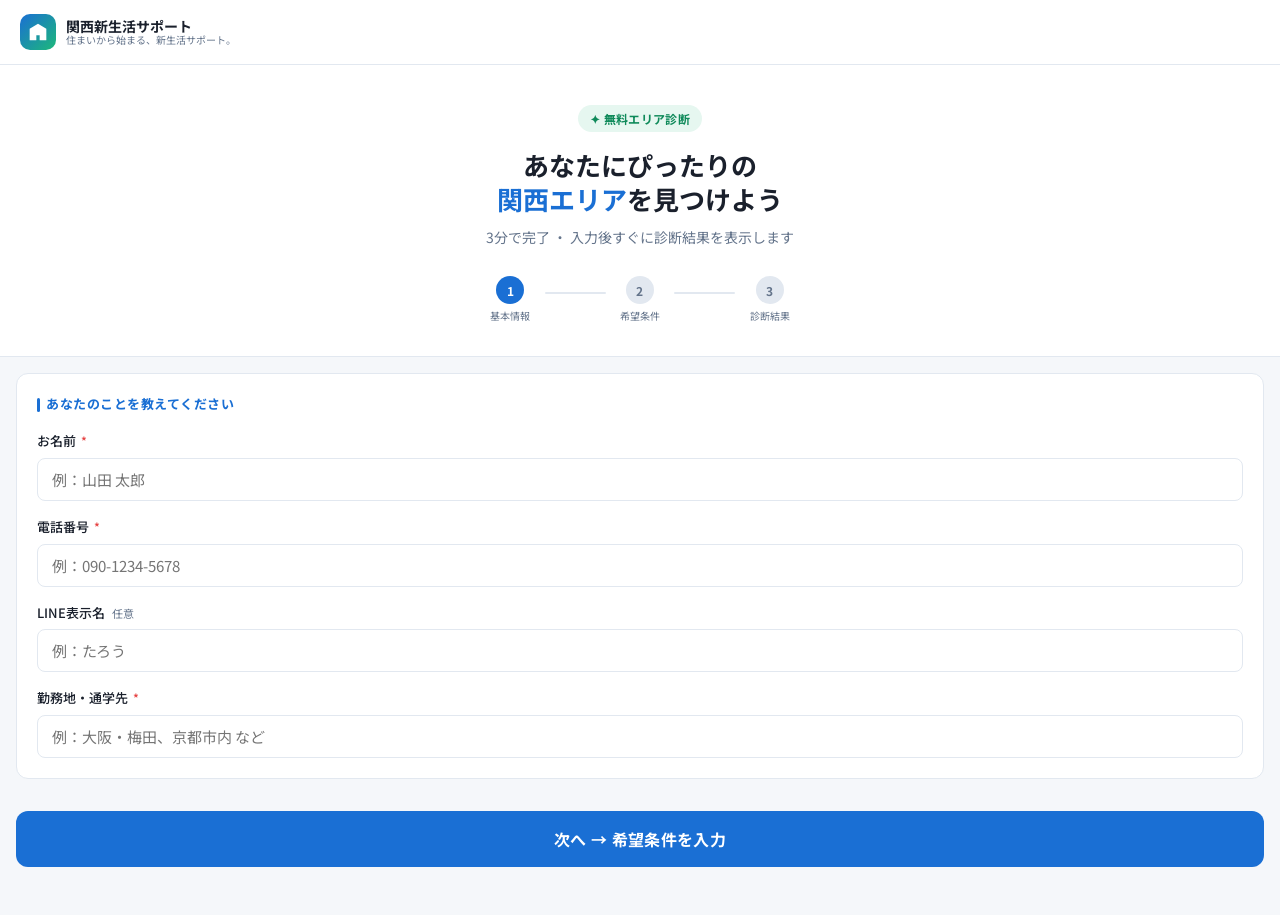
==== index.html @ 4169e20b "Update index.html" ====
<!DOCTYPE html>
<html lang="ja">
<head>
<meta charset="UTF-8">
<meta name="viewport" content="width=device-width, initial-scale=1.0">
<title>関西新生活サポート</title>
<link rel="preconnect" href="https://fonts.googleapis.com">
<link href="https://fonts.googleapis.com/css2?family=Noto+Sans+JP:wght@400;500;700&display=swap" rel="stylesheet">
<style>
  *, *::before, *::after { box-sizing: border-box; margin: 0; padding: 0; }
 
  :root {
    --blue: #1A6FD4;
    --blue-light: #E8F2FC;
    --blue-mid: #4A90D9;
    --green: #1DB87A;
    --green-light: #E6F7F0;
    --green-dark: #0F8A5A;
    --gray: #F5F7FA;
    --gray-mid: #E2E8F0;
    --gray-text: #64748B;
    --text: #1A202C;
    --white: #FFFFFF;
    --radius: 12px;
    --radius-sm: 8px;
  }
 
  body {
    font-family: 'Noto Sans JP', sans-serif;
    background: var(--gray);
    color: var(--text);
    min-height: 100vh;
    font-size: 15px;
    line-height: 1.6;
  }
 
  /* ── HEADER ── */
  .header {
    background: var(--white);
    border-bottom: 1px solid var(--gray-mid);
    padding: 14px 20px;
    display: flex;
    align-items: center;
    gap: 10px;
    position: sticky;
    top: 0;
    z-index: 10;
  }
  .logo-mark {
    width: 36px;
    height: 36px;
    background: linear-gradient(135deg, var(--blue) 0%, var(--green) 100%);
    border-radius: 10px;
    display: flex;
    align-items: center;
    justify-content: center;
    flex-shrink: 0;
  }
  .logo-mark svg { width: 20px; height: 20px; fill: white; }
  .logo-text { font-size: 14px; font-weight: 700; color: var(--text); line-height: 1.2; }
  .logo-text span { display: block; font-size: 10px; font-weight: 400; color: var(--gray-text); }
 
  /* ── HERO ── */
  .hero {
    background: var(--white);
    padding: 40px 20px 32px;
    text-align: center;
    border-bottom: 1px solid var(--gray-mid);
  }
  .hero-badge {
    display: inline-block;
    background: var(--green-light);
    color: var(--green-dark);
    font-size: 12px;
    font-weight: 700;
    padding: 4px 12px;
    border-radius: 20px;
    margin-bottom: 16px;
    letter-spacing: 0.03em;
  }
  .hero h1 {
    font-size: 26px;
    font-weight: 700;
    color: var(--text);
    line-height: 1.3;
    margin-bottom: 10px;
  }
  .hero h1 span { color: var(--blue); }
  .hero p {
    font-size: 14px;
    color: var(--gray-text);
    margin-bottom: 28px;
  }
  .steps-bar {
    display: flex;
    align-items: center;
    justify-content: center;
    gap: 4px;
    max-width: 320px;
    margin: 0 auto;
  }
  .step-item {
    display: flex;
    flex-direction: column;
    align-items: center;
    gap: 4px;
    flex: 1;
  }
  .step-num {
    width: 28px;
    height: 28px;
    border-radius: 50%;
    display: flex;
    align-items: center;
    justify-content: center;
    font-size: 12px;
    font-weight: 700;
    background: var(--gray-mid);
    color: var(--gray-text);
    transition: all 0.3s;
  }
  .step-num.active { background: var(--blue); color: white; }
  .step-num.done { background: var(--green); color: white; }
  .step-label { font-size: 10px; color: var(--gray-text); white-space: nowrap; }
  .step-line { height: 2px; flex: 1; background: var(--gray-mid); border-radius: 2px; margin-bottom: 14px; transition: background 0.3s; }
  .step-line.done { background: var(--green); }
 
  /* ── SCREENS ── */
  .screen { display: none; }
  .screen.active { display: block; }
 
  /* ── FORM ── */
  .form-section {
    background: var(--white);
    margin: 16px;
    border-radius: var(--radius);
    padding: 20px;
    border: 1px solid var(--gray-mid);
  }
  .section-title {
    font-size: 13px;
    font-weight: 700;
    color: var(--blue);
    letter-spacing: 0.04em;
    margin-bottom: 16px;
    display: flex;
    align-items: center;
    gap: 6px;
  }
  .section-title::before {
    content: '';
    display: block;
    width: 3px;
    height: 14px;
    background: var(--blue);
    border-radius: 2px;
  }
  .field { margin-bottom: 16px; }
  .field:last-child { margin-bottom: 0; }
  label {
    display: block;
    font-size: 13px;
    font-weight: 500;
    color: var(--text);
    margin-bottom: 6px;
  }
  label .req {
    color: #E53E3E;
    margin-left: 2px;
    font-size: 12px;
  }
  label .opt {
    color: var(--gray-text);
    font-size: 11px;
    font-weight: 400;
    margin-left: 4px;
  }
  input[type="text"],
  input[type="tel"],
  select {
    width: 100%;
    padding: 10px 14px;
    border: 1.5px solid var(--gray-mid);
    border-radius: var(--radius-sm);
    font-size: 15px;
    font-family: inherit;
    color: var(--text);
    background: var(--white);
    outline: none;
    transition: border-color 0.2s;
    -webkit-appearance: none;
    appearance: none;
  }
  input[type="text"]:focus,
  input[type="tel"]:focus,
  select:focus {
    border-color: var(--blue);
    box-shadow: 0 0 0 3px rgba(26,111,212,0.12);
  }
  select {
    background-image: url("data:image/svg+xml,%3Csvg xmlns='http://www.w3.org/2000/svg' width='12' height='8' viewBox='0 0 12 8'%3E%3Cpath d='M1 1l5 5 5-5' stroke='%2364748B' stroke-width='1.5' fill='none' stroke-linecap='round'/%3E%3C/svg%3E");
    background-repeat: no-repeat;
    background-position: right 14px center;
    padding-right: 36px;
    cursor: pointer;
  }
 
  /* チェックボックス グリッド */
  .check-grid {
    display: grid;
    grid-template-columns: 1fr 1fr;
    gap: 8px;
  }
  .check-item {
    display: flex;
    align-items: center;
    gap: 8px;
    background: var(--gray);
    border: 1.5px solid var(--gray-mid);
    border-radius: var(--radius-sm);
    padding: 10px 12px;
    cursor: pointer;
    transition: all 0.15s;
    font-size: 13px;
    font-weight: 400;
    color: var(--text);
    user-select: none;
  }
  .check-item input[type="checkbox"] { display: none; }
  .check-box {
    width: 18px;
    height: 18px;
    border: 2px solid var(--gray-mid);
    border-radius: 4px;
    flex-shrink: 0;
    display: flex;
    align-items: center;
    justify-content: center;
    transition: all 0.15s;
  }
  .check-item.checked {
    background: var(--blue-light);
    border-color: var(--blue);
    color: var(--blue);
    font-weight: 500;
  }
  .check-item.checked .check-box {
    background: var(--blue);
    border-color: var(--blue);
  }
  .check-item.checked .check-box::after {
    content: '';
    width: 5px;
    height: 9px;
    border: 2px solid white;
    border-top: none;
    border-left: none;
    transform: rotate(45deg) translate(-1px, -1px);
    display: block;
  }
 
  /* ── BUTTONS ── */
  .btn-primary {
    display: block;
    width: 100%;
    padding: 16px;
    background: var(--blue);
    color: white;
    border: none;
    border-radius: var(--radius);
    font-size: 16px;
    font-weight: 700;
    font-family: inherit;
    cursor: pointer;
    text-align: center;
    transition: all 0.2s;
    letter-spacing: 0.02em;
  }
  .btn-primary:active { transform: scale(0.98); background: #1558A8; }
  .btn-primary:disabled { background: var(--gray-mid); color: var(--gray-text); cursor: not-allowed; }
 
  .btn-green {
    display: flex;
    width: 100%;
    padding: 18px;
    background: var(--green);
    color: white;
    border: none;
    border-radius: var(--radius);
    font-size: 17px;
    font-weight: 700;
    font-family: inherit;
    cursor: pointer;
    align-items: center;
    justify-content: center;
    gap: 10px;
    transition: all 0.2s;
    text-decoration: none;
  }
  .btn-green:active { transform: scale(0.98); background: var(--green-dark); }
  .line-icon { width: 24px; height: 24px; flex-shrink: 0; }
 
  .btn-text {
    background: none;
    border: none;
    color: var(--gray-text);
    font-size: 13px;
    font-family: inherit;
    cursor: pointer;
    text-decoration: underline;
    padding: 4px;
  }
 
  .form-actions {
    padding: 16px;
    display: flex;
    flex-direction: column;
    gap: 10px;
  }
 
  /* ── RESULT ── */
  .result-header {
    background: var(--white);
    padding: 28px 20px 24px;
    text-align: center;
    border-bottom: 1px solid var(--gray-mid);
  }
  .result-header h2 {
    font-size: 22px;
    font-weight: 700;
    margin-bottom: 8px;
  }
  .result-header p { font-size: 13px; color: var(--gray-text); }
 
  .area-card {
    background: var(--white);
    margin: 12px 16px 0;
    border-radius: var(--radius);
    border: 1px solid var(--gray-mid);
    overflow: hidden;
  }
  .area-card-header {
    display: flex;
    align-items: center;
    gap: 12px;
    padding: 16px;
    border-bottom: 1px solid var(--gray-mid);
  }
  .rank-badge {
    width: 36px;
    height: 36px;
    border-radius: 10px;
    display: flex;
    align-items: center;
    justify-content: center;
    font-size: 16px;
    font-weight: 700;
    flex-shrink: 0;
  }
  .rank-1 { background: #FFF8E1; color: #F9A825; }
  .rank-2 { background: var(--gray); color: #607D8B; }
  .rank-3 { background: #FBE9E7; color: #BF360C; }
 
  .area-name { font-size: 18px; font-weight: 700; }
  .area-sub { font-size: 12px; color: var(--gray-text); margin-top: 2px; }
 
  .area-body { padding: 14px 16px; }
  .area-tags { display: flex; flex-wrap: wrap; gap: 6px; margin-bottom: 12px; }
  .tag {
    font-size: 12px;
    padding: 4px 10px;
    border-radius: 20px;
    font-weight: 500;
  }
  .tag-blue { background: var(--blue-light); color: var(--blue); }
  .tag-green { background: var(--green-light); color: var(--green-dark); }
  .tag-gray { background: var(--gray); color: var(--gray-text); }
 
  .area-desc { font-size: 13px; color: var(--gray-text); line-height: 1.7; }
 
  .match-bar-wrap { margin-top: 12px; }
  .match-label { font-size: 11px; color: var(--gray-text); margin-bottom: 4px; display: flex; justify-content: space-between; }
  .match-bar { height: 6px; background: var(--gray-mid); border-radius: 3px; overflow: hidden; }
  .match-fill { height: 100%; border-radius: 3px; background: linear-gradient(90deg, var(--blue), var(--green)); transition: width 1s ease; }
 
  .cta-section {
    margin: 20px 16px 8px;
    background: var(--white);
    border-radius: var(--radius);
    padding: 20px;
    border: 1px solid var(--gray-mid);
    text-align: center;
  }
  .cta-section h3 { font-size: 16px; font-weight: 700; margin-bottom: 6px; }
  .cta-section p { font-size: 13px; color: var(--gray-text); margin-bottom: 16px; }
 
  .disclaimer {
    text-align: center;
    font-size: 11px;
    color: var(--gray-text);
    padding: 16px 20px 32px;
    line-height: 1.6;
  }
 
  /* ── LOADING ── */
  #loading-screen {
    text-align: center;
    padding: 60px 20px;
  }
  .spinner {
    width: 48px;
    height: 48px;
    border: 4px solid var(--gray-mid);
    border-top-color: var(--blue);
    border-radius: 50%;
    animation: spin 0.8s linear infinite;
    margin: 0 auto 20px;
  }
  @keyframes spin { to { transform: rotate(360deg); } }
  .loading-text { font-size: 15px; color: var(--gray-text); }
 
  /* ── TOAST ── */
  #toast {
    position: fixed;
    bottom: 24px;
    left: 50%;
    transform: translateX(-50%) translateY(80px);
    background: #1A202C;
    color: white;
    padding: 12px 20px;
    border-radius: 24px;
    font-size: 13px;
    white-space: nowrap;
    transition: transform 0.3s ease;
    z-index: 100;
    pointer-events: none;
  }
  #toast.show { transform: translateX(-50%) translateY(0); }
 
  .bottom-spacer { height: 32px; }
 
  /* エラー */
  .field-error { font-size: 12px; color: #E53E3E; margin-top: 4px; display: none; }
  .field-error.show { display: block; }
  input.error, select.error { border-color: #E53E3E; }
</style>
</head>
<body>
 
<!-- HEADER -->
<header class="header">
  <div class="logo-mark">
    <svg viewBox="0 0 24 24" xmlns="http://www.w3.org/2000/svg">
      <path d="M12 2L2 8v14h8v-6h4v6h8V8L12 2z"/>
    </svg>
  </div>
  <div class="logo-text">
    関西新生活サポート
    <span>住まいから始まる、新生活サポート。</span>
  </div>
</header>
 
<!-- HERO / PROGRESS -->
<div class="hero">
  <div class="hero-badge">✦ 無料エリア診断</div>
  <h1>あなたにぴったりの<br><span>関西エリア</span>を見つけよう</h1>
  <p>3分で完了 ・ 入力後すぐに診断結果を表示します</p>
  <div class="steps-bar">
    <div class="step-item">
      <div class="step-num active" id="step1-num">1</div>
      <div class="step-label">基本情報</div>
    </div>
    <div class="step-line" id="line1"></div>
    <div class="step-item">
      <div class="step-num" id="step2-num">2</div>
      <div class="step-label">希望条件</div>
    </div>
    <div class="step-line" id="line2"></div>
    <div class="step-item">
      <div class="step-num" id="step3-num">3</div>
      <div class="step-label">診断結果</div>
    </div>
  </div>
</div>
 
<!-- SCREEN 1: 基本情報 -->
<div class="screen active" id="screen1">
  <div class="form-section">
    <div class="section-title">あなたのことを教えてください</div>
 
    <div class="field">
      <label>お名前 <span class="req">*</span></label>
      <input type="text" id="name" placeholder="例：山田 太郎" autocomplete="name">
      <div class="field-error" id="name-err">お名前を入力してください</div>
    </div>
 
    <div class="field">
      <label>電話番号 <span class="req">*</span></label>
      <input type="tel" id="phone" placeholder="例：090-1234-5678" autocomplete="tel">
      <div class="field-error" id="phone-err">電話番号を入力してください</div>
    </div>
 
    <div class="field">
      <label>LINE表示名 <span class="opt">任意</span></label>
      <input type="text" id="line-name" placeholder="例：たろう">
    </div>
 
    <div class="field">
      <label>勤務地・通学先 <span class="req">*</span></label>
      <input type="text" id="workplace" placeholder="例：大阪・梅田、京都市内 など">
      <div class="field-error" id="workplace-err">勤務地・通学先を入力してください</div>
    </div>
  </div>
 
  <div class="form-actions">
    <button class="btn-primary" onclick="goToStep2()">次へ → 希望条件を入力</button>
  </div>
  <div class="bottom-spacer"></div>
</div>
 
<!-- SCREEN 2: 希望条件 -->
<div class="screen" id="screen2">
  <div class="form-section">
    <div class="section-title">住まいの希望条件</div>
 
    <div class="field">
      <label>入居希望時期 <span class="req">*</span></label>
      <select id="move-in">
        <option value="">選択してください</option>
        <option value="1ヶ月以内">1ヶ月以内</option>
        <option value="2〜3ヶ月以内">2〜3ヶ月以内</option>
        <option value="半年以内">半年以内</option>
        <option value="半年以上先">半年以上先</option>
        <option value="未定">まだ決まっていない</option>
      </select>
      <div class="field-error" id="movein-err">入居希望時期を選択してください</div>
    </div>
 
    <div class="field">
      <label>月々の家賃予算 <span class="req">*</span></label>
      <select id="budget">
        <option value="">選択してください</option>
        <option value="〜4万円">〜4万円</option>
        <option value="4〜5万円">4〜5万円</option>
        <option value="5〜6万円">5〜6万円</option>
        <option value="6〜7万円">6〜7万円</option>
        <option value="7〜9万円">7〜9万円</option>
        <option value="9万円以上">9万円以上</option>
      </select>
      <div class="field-error" id="budget-err">家賃予算を選択してください</div>
    </div>
 
    <div class="field">
      <label>希望通勤時間 <span class="req">*</span></label>
      <select id="commute">
        <option value="">選択してください</option>
        <option value="〜15分">〜15分（徒歩・自転車圏内）</option>
        <option value="〜30分">〜30分</option>
        <option value="〜45分">〜45分</option>
        <option value="〜1時間">〜1時間</option>
        <option value="1時間以上可">1時間以上でも可</option>
      </select>
      <div class="field-error" id="commute-err">通勤時間を選択してください</div>
    </div>
  </div>
 
  <div class="form-section">
    <div class="section-title">重視したい条件（複数選択OK）</div>
    <div class="check-grid" id="conditions-grid">
      <label class="check-item" onclick="toggleCheck(this)">
        <input type="checkbox" value="家賃の安さ">
        <div class="check-box"></div>
        家賃の安さ
      </label>
      <label class="check-item" onclick="toggleCheck(this)">
        <input type="checkbox" value="駅近">
        <div class="check-box"></div>
        駅近・交通アクセス
      </label>
      <label class="check-item" onclick="toggleCheck(this)">
        <input type="checkbox" value="治安の良さ">
        <div class="check-box"></div>
        治安・安全性
      </label>
      <label class="check-item" onclick="toggleCheck(this)">
        <input type="checkbox" value="おしゃれな街並み">
        <div class="check-box"></div>
        おしゃれな雰囲気
      </label>
      <label class="check-item" onclick="toggleCheck(this)">
        <input type="checkbox" value="スーパー・コンビニ近く">
        <div class="check-box"></div>
        生活利便性
      </label>
      <label class="check-item" onclick="toggleCheck(this)">
        <input type="checkbox" value="自然・公園近く">
        <div class="check-box"></div>
        自然・落ち着いた環境
      </label>
      <label class="check-item" onclick="toggleCheck(this)">
        <input type="checkbox" value="学生・若者が多い">
        <div class="check-box"></div>
        学生・若者が多い
      </label>
      <label class="check-item" onclick="toggleCheck(this)">
        <input type="checkbox" value="築浅・新築">
        <div class="check-box"></div>
        築浅・きれいな部屋
      </label>
    </div>
  </div>
 
  <div class="form-actions">
    <button class="btn-primary" onclick="submitForm()">診断結果を見る ✦</button>
    <button class="btn-text" onclick="goToStep1()">← 基本情報に戻る</button>
  </div>
  <div class="bottom-spacer"></div>
</div>
 
<!-- LOADING -->
<div class="screen" id="loading-screen">
  <div style="text-align:center; padding: 80px 20px;">
    <div class="spinner"></div>
    <div class="loading-text">あなたにぴったりのエリアを<br>診断しています…</div>
  </div>
</div>
 
<!-- SCREEN 3: 結果 -->
<div class="screen" id="screen3">
  <div class="result-header">
    <div class="hero-badge" style="background: var(--blue-light); color: var(--blue);">✦ 診断完了</div>
    <h2 id="result-name-label">さんへのおすすめ</h2>
    <p id="result-summary-text">入力内容をもとに、ぴったりのエリアを選びました</p>
  </div>
 
  <div id="area-cards-container"></div>
 
  <div class="cta-section">
    <h3>気になるエリアを詳しく知りたい方へ</h3>
    <p>担当スタッフが物件探しのご相談を<br>無料でサポートします。</p>
    <!-- ▼▼▼ LINEリンクをここで差し替えてください ▼▼▼ -->
    <a href="https://lin.ee/WXRhuH1"class="btn-green" id="line-cta-btn" target="_blank" rel="noopener">
      <svg class="line-icon" viewBox="0 0 40 40" fill="none" xmlns="http://www.w3.org/2000/svg">
        <rect width="40" height="40" rx="10" fill="white"/>
        <path d="M20 7C12.82 7 7 12.06 7 18.31c0 5.61 4.98 10.32 11.7 11.19.46.1 1.08.3 1.24.7.14.35.09.91.04 1.26 0 0-.16 1-.2 1.21-.06.35-.28 1.38 1.21.75 1.49-.63 8.05-4.74 10.98-8.12C33.88 22.62 33 20.56 33 18.31 33 12.06 27.18 7 20 7z" fill="#06C755"/>
        <path d="M28.03 22.07h-4.2a.3.3 0 01-.3-.3v-6.5c0-.17.13-.3.3-.3h4.2c.16 0 .3.13.3.3v1.06c0 .17-.14.3-.3.3h-2.83v1.12h2.83c.16 0 .3.13.3.3v1.06c0 .17-.14.3-.3.3h-2.83v1.12h2.83c.16 0 .3.13.3.3v1.06c0 .17-.14.3-.3.3zm-5.88 0h-1.06a.3.3 0 01-.3-.3v-6.5c0-.17.13-.3.3-.3h1.06c.17 0 .3.13.3.3v6.5c0 .16-.13.3-.3.3zm-2.12 0h-4.2a.3.3 0 01-.3-.3v-6.5c0-.17.13-.3.3-.3h1.06c.17 0 .3.13.3.3v5.14h2.84c.16 0 .3.13.3.3v1.06c0 .17-.14.3-.3.3zm-5.88-6.8h-1.06a.3.3 0 00-.3.3v6.5c0 .16.13.3.3.3h1.06c.17 0 .3-.14.3-.3v-6.5c0-.17-.13-.3-.3-.3z" fill="white"/>
      </svg>
      担当者に無料相談する
    </a>
  </div>
 
  <div class="disclaimer">
    ※ 診断結果はご入力の情報をもとにした参考情報です。<br>
    実際の物件状況は担当スタッフにご確認ください。
  </div>
  <div class="bottom-spacer"></div>
</div>
 
<!-- TOAST -->
<div id="toast"></div>
 
<script>
// ── STATE ──
var formData = {};
 
// ── STEP NAV ──
function goToStep2() {
  if (!validateStep1()) return;
  formData.name = document.getElementById('name').value.trim();
  formData.phone = document.getElementById('phone').value.trim();
  formData.lineName = document.getElementById('line-name').value.trim();
  formData.workplace = document.getElementById('workplace').value.trim();
 
  setScreen('screen2');
  setStep(2);
}
 
function goToStep1() {
  setScreen('screen1');
  setStep(1);
}
 
function setScreen(id) {
  document.querySelectorAll('.screen').forEach(s => s.classList.remove('active'));
  document.getElementById(id).classList.add('active');
  window.scrollTo(0, 0);
}
 
function setStep(n) {
  for (var i = 1; i <= 3; i++) {
    var el = document.getElementById('step' + i + '-num');
    el.classList.remove('active', 'done');
    if (i < n) el.classList.add('done');
    else if (i === n) el.classList.add('active');
  }
  var l1 = document.getElementById('line1');
  var l2 = document.getElementById('line2');
  if (n >= 2) l1.classList.add('done'); else l1.classList.remove('done');
  if (n >= 3) l2.classList.add('done'); else l2.classList.remove('done');
}
 
// ── CHECKBOX ──
function toggleCheck(el) {
  el.classList.toggle('checked');
  el.querySelector('input[type="checkbox"]').checked = el.classList.contains('checked');
}
 
// ── VALIDATION ──
function validateStep1() {
  var ok = true;
  var nameVal = document.getElementById('name').value.trim();
  var phoneVal = document.getElementById('phone').value.trim();
  var workVal = document.getElementById('workplace').value.trim();
 
  setError('name', !nameVal);
  setError('phone', !phoneVal);
  setError('workplace', !workVal);
 
  if (!nameVal) { ok = false; }
  if (!phoneVal) { ok = false; }
  if (!workVal) { ok = false; }
  return ok;
}
 
function validateStep2() {
  var ok = true;
  setError('movein', !document.getElementById('move-in').value);
  setError('budget', !document.getElementById('budget').value);
  setError('commute', !document.getElementById('commute').value);
  if (!document.getElementById('move-in').value) ok = false;
  if (!document.getElementById('budget').value) ok = false;
  if (!document.getElementById('commute').value) ok = false;
  return ok;
}
 
function setError(id, show) {
  var errEl = document.getElementById(id + '-err');
  var inputEl = document.getElementById(id === 'movein' ? 'move-in' : id);
  if (errEl) errEl.classList.toggle('show', show);
  if (inputEl) inputEl.classList.toggle('error', show);
}
 
// ── SUBMIT ──
function submitForm() {
  if (!validateStep2()) return;
 
  formData.moveIn = document.getElementById('move-in').value;
  formData.budget = document.getElementById('budget').value;
  formData.commute = document.getElementById('commute').value;
  formData.conditions = Array.from(document.querySelectorAll('#conditions-grid input:checked')).map(i => i.value);
 
  setScreen('loading-screen');
  setStep(3);
 
  setTimeout(function() {
    var areas = diagnose(formData);
    renderResult(areas);
    setScreen('screen3');
    sendToSpreadsheet(formData);
  }, 1800);
}
 
// ── DIAGNOSIS LOGIC ──
var AREA_DATA = [
  {
    name: '天王寺・阿倍野', city: '大阪市',
    tags: ['ターミナル駅直結', '買い物便利', 'ハルカス近く'],
    desc: '大阪市内南部の主要ターミナル。御堂筋線・谷町線・近鉄が集まり、梅田・難波・奈良方面どこへも好アクセス。スーパー・百貨店・病院が揃い、生活利便性は抜群です。',
    score: { cheap: 2, access: 5, safe: 4, stylish: 3, convenient: 5, nature: 2, young: 3, new: 3 }
  },
  {
    name: '江坂・吹田', city: '吹田市',
    tags: ['御堂筋線沿い', '大阪大学近く', '静かな住宅街'],
    desc: '御堂筋線で梅田まで約15分。北大阪の閑静な住宅街で、落ち着いた暮らしを求める学生・若手社会人に人気のエリアです。',
    score: { cheap: 3, access: 4, safe: 5, stylish: 3, convenient: 4, nature: 3, young: 4, new: 3 }
  },
  {
    name: '北堀江・西長堀', city: '大阪市西区',
    tags: ['おしゃれ', 'カフェ・雑貨', '心斎橋すぐ'],
    desc: '心斎橋から徒歩圏内のオシャレな西区エリア。個性的なカフェや雑貨屋が並ぶ洗練された街並みと、長堀鶴見緑地線の利便性が人気の理由です。',
    score: { cheap: 2, access: 4, safe: 3, stylish: 5, convenient: 4, nature: 2, young: 5, new: 4 }
  },
  {
    name: '京都・西院・四条大宮', city: '京都市',
    tags: ['阪急・嵐電', '学生街', '家賃リーズナブル'],
    desc: '阪急京都線・嵐電が通り、京都市内中心部へすぐ。学生が多く活気ある街で、家賃も比較的リーズナブル。京都での一人暮らしにおすすめです。',
    score: { cheap: 4, access: 4, safe: 4, stylish: 4, convenient: 4, nature: 2, young: 5, new: 3 }
  },
  {
    name: '京都・伏見・桃山', city: '京都市',
    tags: ['近鉄・JR沿い', '伏見稲荷近く', '下町情緒'],
    desc: '近鉄・JR・京阪が通り、大阪方面にも通いやすい。伏見稲荷・宇治など観光地も身近で、下町の温かみある暮らしができます。家賃も市内比較で安め。',
    score: { cheap: 4, access: 3, safe: 4, stylish: 3, convenient: 3, nature: 4, young: 3, new: 3 }
  },
  {
    name: '神戸・三宮・元町', city: '神戸市',
    tags: ['おしゃれ', 'ハーバー近く', '国際的な雰囲気'],
    desc: '神戸の中心地で、JR・阪急・阪神・地下鉄が集結。ハーバーランドや北野異人館など観光スポットも多く、おしゃれで国際的な雰囲気が魅力。',
    score: { cheap: 2, access: 5, safe: 4, stylish: 5, convenient: 5, nature: 3, young: 4, new: 4 }
  },
  {
    name: '西宮・甲子園', city: '西宮市',
    tags: ['阪神・阪急沿い', '静かな住宅街', '自然豊か'],
    desc: '阪神・阪急の主要路線沿いで大阪・神戸どちらにもアクセス良好。閑静な住宅地でファミリーにも人気の安心エリア。自然も多く住みやすい環境です。',
    score: { cheap: 3, access: 4, safe: 5, stylish: 3, convenient: 4, nature: 4, young: 2, new: 3 }
  },
  {
    name: '大阪・長居・我孫子', city: '大阪市住吉区',
    tags: ['御堂筋線沿い', '公園近く', '下町感あり'],
    desc: '御堂筋線で天王寺・梅田へ通いやすい落ち着いたエリア。長居公園があり自然も身近。家賃相場が低く、コスパを重視する方に人気です。',
    score: { cheap: 5, access: 4, safe: 4, stylish: 2, convenient: 4, nature: 4, young: 3, new: 2 }
  },
  {
    name: '茨木・摂津', city: '茨木市',
    tags: ['JR・阪急沿い', '大阪大学近く', '住宅街'],
    desc: 'JR・阪急の2路線が通り、大阪・京都双方へのアクセスが良好。大阪大学の学生も多く住む若者に親しみやすいエリア。家賃も比較的手頃です。',
    score: { cheap: 4, access: 4, safe: 4, stylish: 2, convenient: 3, nature: 3, young: 4, new: 3 }
  },
  {
    name: '奈良・学研都市', city: '奈良市・精華町',
    tags: ['近鉄沿い', '自然豊か', '家賃安い'],
    desc: '近鉄で京都・大阪方面へアクセス。自然が豊かで家賃が安く、通勤時間をある程度許容できる方に魅力的な選択肢。落ち着いた環境で生活できます。',
    score: { cheap: 5, access: 3, safe: 5, stylish: 2, convenient: 3, nature: 5, young: 2, new: 3 }
  }
];
 
var CONDITION_KEY_MAP = {
  '家賃の安さ': 'cheap',
  '駅近': 'access',
  '治安の良さ': 'safe',
  'おしゃれな街並み': 'stylish',
  'スーパー・コンビニ近く': 'convenient',
  '自然・公園近く': 'nature',
  '学生・若者が多い': 'young',
  '築浅・新築': 'new'
};
 
var BUDGET_SCORE = { '〜4万円': 'cheap_only', '4〜5万円': 'cheap', '5〜6万円': 'mid', '6〜7万円': 'mid', '7〜9万円': 'any', '9万円以上': 'any' };
var BUDGET_EXCLUDE = { '〜4万円': ['神戸・三宮・元町','北堀江・西長堀'], '4〜5万円': [] };
 
function diagnose(data) {
  var scores = AREA_DATA.map(function(a) {
    var s = 0;
    if (data.conditions && data.conditions.length > 0) {
      data.conditions.forEach(function(c) {
        var key = CONDITION_KEY_MAP[c];
        if (key && a.score[key]) s += a.score[key];
      });
    } else {
      s = a.score.access + a.score.safe + a.score.convenient;
    }
    var exclude = BUDGET_EXCLUDE[data.budget] || [];
    if (exclude.indexOf(a.name) >= 0) s -= 4;
    return { area: a, raw: s };
  });
  scores.sort(function(a, b) { return b.raw - a.raw; });
  var max = scores[0].raw || 1;
  scores.forEach(function(x) { x.pct = Math.round((x.raw / max) * 100); });
  return scores.slice(0, 3);
}
 
// ── RENDER RESULT ──
function renderResult(areas) {
  var name = formData.name ? formData.name.split(' ')[0] + 'さん' : '';
  document.getElementById('result-name-label').textContent = name + 'へのおすすめエリア';
  document.getElementById('result-summary-text').textContent =
    '勤務地：' + formData.workplace + '　予算：' + formData.budget + '　通勤：' + formData.commute;
 
  var container = document.getElementById('area-cards-container');
  container.innerHTML = '';
 
  var ranks = ['1','2','3'];
  var medals = ['🥇','🥈','🥉'];
 
  areas.forEach(function(item, i) {
    var a = item.area;
    var card = document.createElement('div');
    card.className = 'area-card';
    card.innerHTML =
      '<div class="area-card-header">' +
        '<div class="rank-badge rank-' + (i+1) + '">' + medals[i] + '</div>' +
        '<div>' +
          '<div class="area-name">' + a.name + '</div>' +
          '<div class="area-sub">' + a.city + '</div>' +
        '</div>' +
      '</div>' +
      '<div class="area-body">' +
        '<div class="area-tags">' +
          a.tags.map(function(t, j) {
            var cls = j === 0 ? 'tag tag-blue' : j === 1 ? 'tag tag-green' : 'tag tag-gray';
            return '<span class="' + cls + '">' + t + '</span>';
          }).join('') +
        '</div>' +
        '<div class="area-desc">' + a.desc + '</div>' +
        '<div class="match-bar-wrap">' +
          '<div class="match-label"><span>マッチ度</span><span>' + item.pct + '%</span></div>' +
          '<div class="match-bar"><div class="match-fill" id="bar' + i + '" style="width:0%"></div></div>' +
        '</div>' +
      '</div>';
    container.appendChild(card);
  });
 
  setTimeout(function() {
    areas.forEach(function(item, i) {
      var bar = document.getElementById('bar' + i);
      if (bar) bar.style.width = item.pct + '%';
    });
  }, 100);
}
 
// ── SPREADSHEET SEND ──
// ▼▼▼ Google Apps Script のデプロイURLをここに設定してください ▼▼▼
var GAS_URL = 'https://script.google.com/macros/s/AKfycbwhkgwZUQe6q__laODIx9vTgz1uUgrfxPDYttxXaHtka4xIHdmlz2QYonfCbQc1xQfX4w/exec';
function sendToSpreadsheet(data) {
  var payload = {
    timestamp: new Date().toLocaleString('ja-JP'),
    name: data.name,
    phone: data.phone,
    lineName: data.lineName || '',
    workplace: data.workplace,
    moveIn: data.moveIn,
    budget: data.budget,
    commute: data.commute,
    conditions: (data.conditions || []).join('、')
  };
 
  if (GAS_URL.indexOf('YOUR_DEPLOYMENT_ID') >= 0) {
    console.log('[保存スキップ] GAS_URLが未設定です。データ:', payload);
    return;
  }
 
  fetch(GAS_URL, {
    method: 'POST',
    mode: 'no-cors',
    headers: { 'Content-Type': 'application/json' },
    body: JSON.stringify(payload)
  }).then(function() {
    console.log('スプレッドシートへの送信完了');
  }).catch(function(e) {
    console.error('送信エラー:', e);
  });
}
 
// ── TOAST ──
function showToast(msg) {
  var t = document.getElementById('toast');
  t.textContent = msg;
  t.classList.add('show');
  setTimeout(function() { t.classList.remove('show'); }, 2500);
}
</script>
</body>
</html>
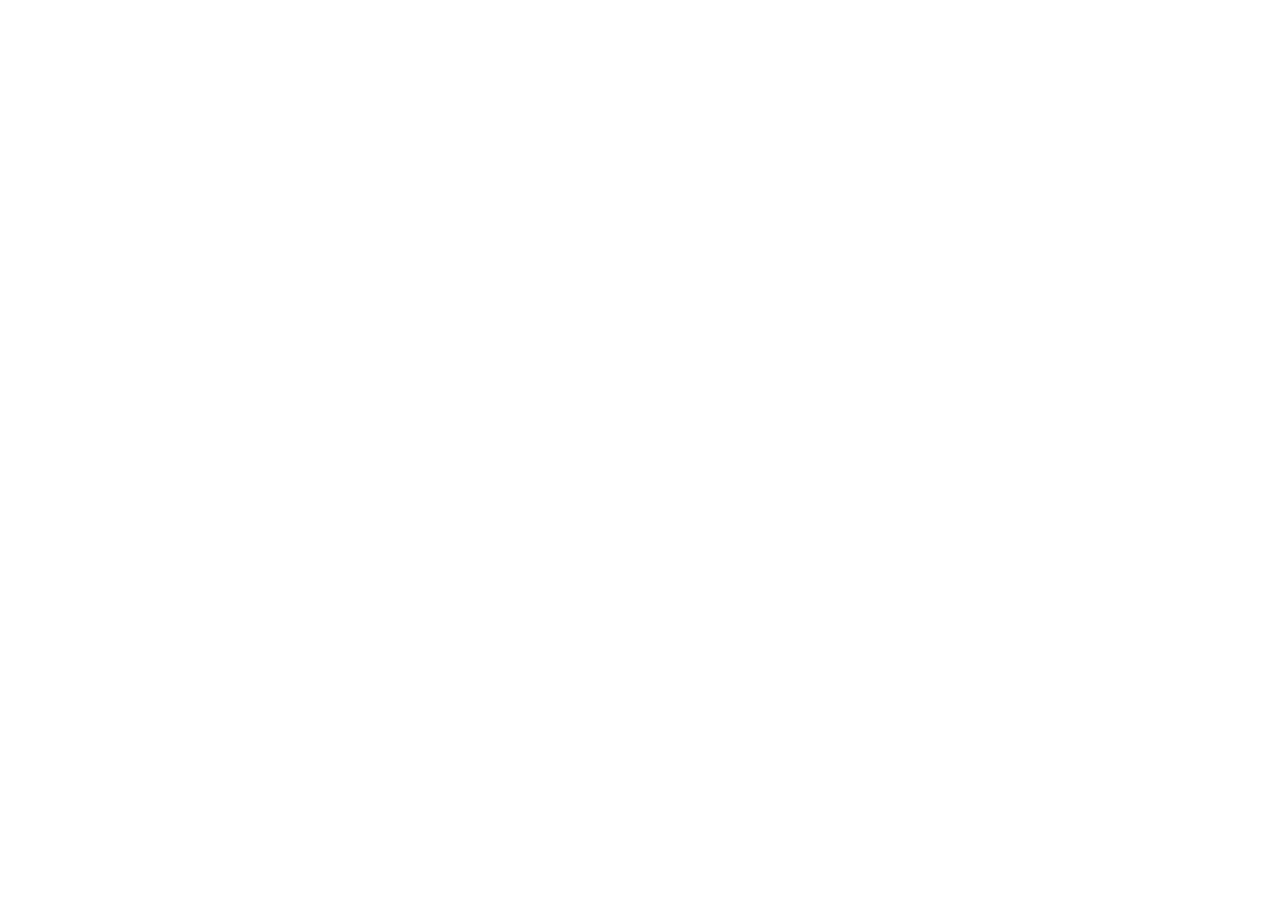
==== commit b2eca6c9: "Add files via upload" ====
--- a/index.html
+++ b/index.html
@@ -1,953 +1,75 @@
 <!DOCTYPE html>
+<!--
+  index.html
+  ════════════════════════════════════════════════════════════
+  Next.js移行時の対応表:
+    <head>内のCSS/フォント  → app/layout.tsx の <head> / next/font
+    <div id="app-header">   → components/Header/Header.tsx
+    <div id="app-hero">     → components/Hero/Hero.tsx
+    <div id="app-main">     → 各ページのメインコンテンツ領域
+    <script> タグ群        → 各 .tsx ファイルに分散
+  ════════════════════════════════════════════════════════════
+-->
 <html lang="ja">
 <head>
-<meta charset="UTF-8">
-<meta name="viewport" content="width=device-width, initial-scale=1.0">
-<title>関西新生活サポート</title>
-<link rel="preconnect" href="https://fonts.googleapis.com">
-<link href="https://fonts.googleapis.com/css2?family=Noto+Sans+JP:wght@400;500;700&display=swap" rel="stylesheet">
-<style>
-  *, *::before, *::after { box-sizing: border-box; margin: 0; padding: 0; }
- 
-  :root {
-    --blue: #1A6FD4;
-    --blue-light: #E8F2FC;
-    --blue-mid: #4A90D9;
-    --green: #1DB87A;
-    --green-light: #E6F7F0;
-    --green-dark: #0F8A5A;
-    --gray: #F5F7FA;
-    --gray-mid: #E2E8F0;
-    --gray-text: #64748B;
-    --text: #1A202C;
-    --white: #FFFFFF;
-    --radius: 12px;
-    --radius-sm: 8px;
-  }
- 
-  body {
-    font-family: 'Noto Sans JP', sans-serif;
-    background: var(--gray);
-    color: var(--text);
-    min-height: 100vh;
-    font-size: 15px;
-    line-height: 1.6;
-  }
- 
-  /* ── HEADER ── */
-  .header {
-    background: var(--white);
-    border-bottom: 1px solid var(--gray-mid);
-    padding: 14px 20px;
-    display: flex;
-    align-items: center;
-    gap: 10px;
-    position: sticky;
-    top: 0;
-    z-index: 10;
-  }
-  .logo-mark {
-    width: 36px;
-    height: 36px;
-    background: linear-gradient(135deg, var(--blue) 0%, var(--green) 100%);
-    border-radius: 10px;
-    display: flex;
-    align-items: center;
-    justify-content: center;
-    flex-shrink: 0;
-  }
-  .logo-mark svg { width: 20px; height: 20px; fill: white; }
-  .logo-text { font-size: 14px; font-weight: 700; color: var(--text); line-height: 1.2; }
-  .logo-text span { display: block; font-size: 10px; font-weight: 400; color: var(--gray-text); }
- 
-  /* ── HERO ── */
-  .hero {
-    background: var(--white);
-    padding: 40px 20px 32px;
-    text-align: center;
-    border-bottom: 1px solid var(--gray-mid);
-  }
-  .hero-badge {
-    display: inline-block;
-    background: var(--green-light);
-    color: var(--green-dark);
-    font-size: 12px;
-    font-weight: 700;
-    padding: 4px 12px;
-    border-radius: 20px;
-    margin-bottom: 16px;
-    letter-spacing: 0.03em;
-  }
-  .hero h1 {
-    font-size: 26px;
-    font-weight: 700;
-    color: var(--text);
-    line-height: 1.3;
-    margin-bottom: 10px;
-  }
-  .hero h1 span { color: var(--blue); }
-  .hero p {
-    font-size: 14px;
-    color: var(--gray-text);
-    margin-bottom: 28px;
-  }
-  .steps-bar {
-    display: flex;
-    align-items: center;
-    justify-content: center;
-    gap: 4px;
-    max-width: 320px;
-    margin: 0 auto;
-  }
-  .step-item {
-    display: flex;
-    flex-direction: column;
-    align-items: center;
-    gap: 4px;
-    flex: 1;
-  }
-  .step-num {
-    width: 28px;
-    height: 28px;
-    border-radius: 50%;
-    display: flex;
-    align-items: center;
-    justify-content: center;
-    font-size: 12px;
-    font-weight: 700;
-    background: var(--gray-mid);
-    color: var(--gray-text);
-    transition: all 0.3s;
-  }
-  .step-num.active { background: var(--blue); color: white; }
-  .step-num.done { background: var(--green); color: white; }
-  .step-label { font-size: 10px; color: var(--gray-text); white-space: nowrap; }
-  .step-line { height: 2px; flex: 1; background: var(--gray-mid); border-radius: 2px; margin-bottom: 14px; transition: background 0.3s; }
-  .step-line.done { background: var(--green); }
- 
-  /* ── SCREENS ── */
-  .screen { display: none; }
-  .screen.active { display: block; }
- 
-  /* ── FORM ── */
-  .form-section {
-    background: var(--white);
-    margin: 16px;
-    border-radius: var(--radius);
-    padding: 20px;
-    border: 1px solid var(--gray-mid);
-  }
-  .section-title {
-    font-size: 13px;
-    font-weight: 700;
-    color: var(--blue);
-    letter-spacing: 0.04em;
-    margin-bottom: 16px;
-    display: flex;
-    align-items: center;
-    gap: 6px;
-  }
-  .section-title::before {
-    content: '';
-    display: block;
-    width: 3px;
-    height: 14px;
-    background: var(--blue);
-    border-radius: 2px;
-  }
-  .field { margin-bottom: 16px; }
-  .field:last-child { margin-bottom: 0; }
-  label {
-    display: block;
-    font-size: 13px;
-    font-weight: 500;
-    color: var(--text);
-    margin-bottom: 6px;
-  }
-  label .req {
-    color: #E53E3E;
-    margin-left: 2px;
-    font-size: 12px;
-  }
-  label .opt {
-    color: var(--gray-text);
-    font-size: 11px;
-    font-weight: 400;
-    margin-left: 4px;
-  }
-  input[type="text"],
-  input[type="tel"],
-  select {
-    width: 100%;
-    padding: 10px 14px;
-    border: 1.5px solid var(--gray-mid);
-    border-radius: var(--radius-sm);
-    font-size: 15px;
-    font-family: inherit;
-    color: var(--text);
-    background: var(--white);
-    outline: none;
-    transition: border-color 0.2s;
-    -webkit-appearance: none;
-    appearance: none;
-  }
-  input[type="text"]:focus,
-  input[type="tel"]:focus,
-  select:focus {
-    border-color: var(--blue);
-    box-shadow: 0 0 0 3px rgba(26,111,212,0.12);
-  }
-  select {
-    background-image: url("data:image/svg+xml,%3Csvg xmlns='http://www.w3.org/2000/svg' width='12' height='8' viewBox='0 0 12 8'%3E%3Cpath d='M1 1l5 5 5-5' stroke='%2364748B' stroke-width='1.5' fill='none' stroke-linecap='round'/%3E%3C/svg%3E");
-    background-repeat: no-repeat;
-    background-position: right 14px center;
-    padding-right: 36px;
-    cursor: pointer;
-  }
- 
-  /* チェックボックス グリッド */
-  .check-grid {
-    display: grid;
-    grid-template-columns: 1fr 1fr;
-    gap: 8px;
-  }
-  .check-item {
-    display: flex;
-    align-items: center;
-    gap: 8px;
-    background: var(--gray);
-    border: 1.5px solid var(--gray-mid);
-    border-radius: var(--radius-sm);
-    padding: 10px 12px;
-    cursor: pointer;
-    transition: all 0.15s;
-    font-size: 13px;
-    font-weight: 400;
-    color: var(--text);
-    user-select: none;
-  }
-  .check-item input[type="checkbox"] { display: none; }
-  .check-box {
-    width: 18px;
-    height: 18px;
-    border: 2px solid var(--gray-mid);
-    border-radius: 4px;
-    flex-shrink: 0;
-    display: flex;
-    align-items: center;
-    justify-content: center;
-    transition: all 0.15s;
-  }
-  .check-item.checked {
-    background: var(--blue-light);
-    border-color: var(--blue);
-    color: var(--blue);
-    font-weight: 500;
-  }
-  .check-item.checked .check-box {
-    background: var(--blue);
-    border-color: var(--blue);
-  }
-  .check-item.checked .check-box::after {
-    content: '';
-    width: 5px;
-    height: 9px;
-    border: 2px solid white;
-    border-top: none;
-    border-left: none;
-    transform: rotate(45deg) translate(-1px, -1px);
-    display: block;
-  }
- 
-  /* ── BUTTONS ── */
-  .btn-primary {
-    display: block;
-    width: 100%;
-    padding: 16px;
-    background: var(--blue);
-    color: white;
-    border: none;
-    border-radius: var(--radius);
-    font-size: 16px;
-    font-weight: 700;
-    font-family: inherit;
-    cursor: pointer;
-    text-align: center;
-    transition: all 0.2s;
-    letter-spacing: 0.02em;
-  }
-  .btn-primary:active { transform: scale(0.98); background: #1558A8; }
-  .btn-primary:disabled { background: var(--gray-mid); color: var(--gray-text); cursor: not-allowed; }
- 
-  .btn-green {
-    display: flex;
-    width: 100%;
-    padding: 18px;
-    background: var(--green);
-    color: white;
-    border: none;
-    border-radius: var(--radius);
-    font-size: 17px;
-    font-weight: 700;
-    font-family: inherit;
-    cursor: pointer;
-    align-items: center;
-    justify-content: center;
-    gap: 10px;
-    transition: all 0.2s;
-    text-decoration: none;
-  }
-  .btn-green:active { transform: scale(0.98); background: var(--green-dark); }
-  .line-icon { width: 24px; height: 24px; flex-shrink: 0; }
- 
-  .btn-text {
-    background: none;
-    border: none;
-    color: var(--gray-text);
-    font-size: 13px;
-    font-family: inherit;
-    cursor: pointer;
-    text-decoration: underline;
-    padding: 4px;
-  }
- 
-  .form-actions {
-    padding: 16px;
-    display: flex;
-    flex-direction: column;
-    gap: 10px;
-  }
- 
-  /* ── RESULT ── */
-  .result-header {
-    background: var(--white);
-    padding: 28px 20px 24px;
-    text-align: center;
-    border-bottom: 1px solid var(--gray-mid);
-  }
-  .result-header h2 {
-    font-size: 22px;
-    font-weight: 700;
-    margin-bottom: 8px;
-  }
-  .result-header p { font-size: 13px; color: var(--gray-text); }
- 
-  .area-card {
-    background: var(--white);
-    margin: 12px 16px 0;
-    border-radius: var(--radius);
-    border: 1px solid var(--gray-mid);
-    overflow: hidden;
-  }
-  .area-card-header {
-    display: flex;
-    align-items: center;
-    gap: 12px;
-    padding: 16px;
-    border-bottom: 1px solid var(--gray-mid);
-  }
-  .rank-badge {
-    width: 36px;
-    height: 36px;
-    border-radius: 10px;
-    display: flex;
-    align-items: center;
-    justify-content: center;
-    font-size: 16px;
-    font-weight: 700;
-    flex-shrink: 0;
-  }
-  .rank-1 { background: #FFF8E1; color: #F9A825; }
-  .rank-2 { background: var(--gray); color: #607D8B; }
-  .rank-3 { background: #FBE9E7; color: #BF360C; }
- 
-  .area-name { font-size: 18px; font-weight: 700; }
-  .area-sub { font-size: 12px; color: var(--gray-text); margin-top: 2px; }
- 
-  .area-body { padding: 14px 16px; }
-  .area-tags { display: flex; flex-wrap: wrap; gap: 6px; margin-bottom: 12px; }
-  .tag {
-    font-size: 12px;
-    padding: 4px 10px;
-    border-radius: 20px;
-    font-weight: 500;
-  }
-  .tag-blue { background: var(--blue-light); color: var(--blue); }
-  .tag-green { background: var(--green-light); color: var(--green-dark); }
-  .tag-gray { background: var(--gray); color: var(--gray-text); }
- 
-  .area-desc { font-size: 13px; color: var(--gray-text); line-height: 1.7; }
- 
-  .match-bar-wrap { margin-top: 12px; }
-  .match-label { font-size: 11px; color: var(--gray-text); margin-bottom: 4px; display: flex; justify-content: space-between; }
-  .match-bar { height: 6px; background: var(--gray-mid); border-radius: 3px; overflow: hidden; }
-  .match-fill { height: 100%; border-radius: 3px; background: linear-gradient(90deg, var(--blue), var(--green)); transition: width 1s ease; }
- 
-  .cta-section {
-    margin: 20px 16px 8px;
-    background: var(--white);
-    border-radius: var(--radius);
-    padding: 20px;
-    border: 1px solid var(--gray-mid);
-    text-align: center;
-  }
-  .cta-section h3 { font-size: 16px; font-weight: 700; margin-bottom: 6px; }
-  .cta-section p { font-size: 13px; color: var(--gray-text); margin-bottom: 16px; }
- 
-  .disclaimer {
-    text-align: center;
-    font-size: 11px;
-    color: var(--gray-text);
-    padding: 16px 20px 32px;
-    line-height: 1.6;
-  }
- 
-  /* ── LOADING ── */
-  #loading-screen {
-    text-align: center;
-    padding: 60px 20px;
-  }
-  .spinner {
-    width: 48px;
-    height: 48px;
-    border: 4px solid var(--gray-mid);
-    border-top-color: var(--blue);
-    border-radius: 50%;
-    animation: spin 0.8s linear infinite;
-    margin: 0 auto 20px;
-  }
-  @keyframes spin { to { transform: rotate(360deg); } }
-  .loading-text { font-size: 15px; color: var(--gray-text); }
- 
-  /* ── TOAST ── */
-  #toast {
-    position: fixed;
-    bottom: 24px;
-    left: 50%;
-    transform: translateX(-50%) translateY(80px);
-    background: #1A202C;
-    color: white;
-    padding: 12px 20px;
-    border-radius: 24px;
-    font-size: 13px;
-    white-space: nowrap;
-    transition: transform 0.3s ease;
-    z-index: 100;
-    pointer-events: none;
-  }
-  #toast.show { transform: translateX(-50%) translateY(0); }
- 
-  .bottom-spacer { height: 32px; }
- 
-  /* エラー */
-  .field-error { font-size: 12px; color: #E53E3E; margin-top: 4px; display: none; }
-  .field-error.show { display: block; }
-  input.error, select.error { border-color: #E53E3E; }
-</style>
+  <meta charset="UTF-8">
+  <meta name="viewport" content="width=device-width, initial-scale=1.0">
+  <meta name="description" content="関西で新生活を始める方向け、無料エリア診断サービス。希望条件を入力するだけでおすすめエリアを3つ提案します。">
+  <title>関西新生活サポート | 住まいから始まる、新生活サポート。</title>
+
+  <!-- Fonts: Next.js移行時は next/font/google に置き換え -->
+  <link rel="preconnect" href="https://fonts.googleapis.com">
+  <link rel="preconnect" href="https://fonts.gstatic.com" crossorigin>
+  <link href="https://fonts.googleapis.com/css2?family=Noto+Sans+JP:wght@400;500;700&display=swap" rel="stylesheet">
+
+  <!-- Styles: Next.js移行時は app/globals.css として import -->
+  <link rel="stylesheet" href="styles/globals.css">
+  <link rel="stylesheet" href="styles/components.css">
 </head>
 <body>
- 
-<!-- HEADER -->
-<header class="header">
-  <div class="logo-mark">
-    <svg viewBox="0 0 24 24" xmlns="http://www.w3.org/2000/svg">
-      <path d="M12 2L2 8v14h8v-6h4v6h8V8L12 2z"/>
-    </svg>
+
+  <!--
+    アプリのルートDOM構造
+    Next.js移行時: app/layout.tsx の <body> 内
+  -->
+  <div id="app-root">
+
+    <!-- Header: components/Header/Header.tsx -->
+    <div id="app-header"></div>
+
+    <!-- Hero + StepIndicator: components/Hero/Hero.tsx -->
+    <div id="app-hero"></div>
+
+    <!-- Main content: 各ページで切り替わる領域 -->
+    <main id="app-main" role="main"></main>
+
   </div>
-  <div class="logo-text">
-    関西新生活サポート
-    <span>住まいから始まる、新生活サポート。</span>
-  </div>
-</header>
- 
-<!-- HERO / PROGRESS -->
-<div class="hero">
-  <div class="hero-badge">✦ 無料エリア診断</div>
-  <h1>あなたにぴったりの<br><span>関西エリア</span>を見つけよう</h1>
-  <p>3分で完了 ・ 入力後すぐに診断結果を表示します</p>
-  <div class="steps-bar">
-    <div class="step-item">
-      <div class="step-num active" id="step1-num">1</div>
-      <div class="step-label">基本情報</div>
-    </div>
-    <div class="step-line" id="line1"></div>
-    <div class="step-item">
-      <div class="step-num" id="step2-num">2</div>
-      <div class="step-label">希望条件</div>
-    </div>
-    <div class="step-line" id="line2"></div>
-    <div class="step-item">
-      <div class="step-num" id="step3-num">3</div>
-      <div class="step-label">診断結果</div>
-    </div>
-  </div>
-</div>
- 
-<!-- SCREEN 1: 基本情報 -->
-<div class="screen active" id="screen1">
-  <div class="form-section">
-    <div class="section-title">あなたのことを教えてください</div>
- 
-    <div class="field">
-      <label>お名前 <span class="req">*</span></label>
-      <input type="text" id="name" placeholder="例：山田 太郎" autocomplete="name">
-      <div class="field-error" id="name-err">お名前を入力してください</div>
-    </div>
- 
-    <div class="field">
-      <label>電話番号 <span class="req">*</span></label>
-      <input type="tel" id="phone" placeholder="例：090-1234-5678" autocomplete="tel">
-      <div class="field-error" id="phone-err">電話番号を入力してください</div>
-    </div>
- 
-    <div class="field">
-      <label>LINE表示名 <span class="opt">任意</span></label>
-      <input type="text" id="line-name" placeholder="例：たろう">
-    </div>
- 
-    <div class="field">
-      <label>勤務地・通学先 <span class="req">*</span></label>
-      <input type="text" id="workplace" placeholder="例：大阪・梅田、京都市内 など">
-      <div class="field-error" id="workplace-err">勤務地・通学先を入力してください</div>
-    </div>
-  </div>
- 
-  <div class="form-actions">
-    <button class="btn-primary" onclick="goToStep2()">次へ → 希望条件を入力</button>
-  </div>
-  <div class="bottom-spacer"></div>
-</div>
- 
-<!-- SCREEN 2: 希望条件 -->
-<div class="screen" id="screen2">
-  <div class="form-section">
-    <div class="section-title">住まいの希望条件</div>
- 
-    <div class="field">
-      <label>入居希望時期 <span class="req">*</span></label>
-      <select id="move-in">
-        <option value="">選択してください</option>
-        <option value="1ヶ月以内">1ヶ月以内</option>
-        <option value="2〜3ヶ月以内">2〜3ヶ月以内</option>
-        <option value="半年以内">半年以内</option>
-        <option value="半年以上先">半年以上先</option>
-        <option value="未定">まだ決まっていない</option>
-      </select>
-      <div class="field-error" id="movein-err">入居希望時期を選択してください</div>
-    </div>
- 
-    <div class="field">
-      <label>月々の家賃予算 <span class="req">*</span></label>
-      <select id="budget">
-        <option value="">選択してください</option>
-        <option value="〜4万円">〜4万円</option>
-        <option value="4〜5万円">4〜5万円</option>
-        <option value="5〜6万円">5〜6万円</option>
-        <option value="6〜7万円">6〜7万円</option>
-        <option value="7〜9万円">7〜9万円</option>
-        <option value="9万円以上">9万円以上</option>
-      </select>
-      <div class="field-error" id="budget-err">家賃予算を選択してください</div>
-    </div>
- 
-    <div class="field">
-      <label>希望通勤時間 <span class="req">*</span></label>
-      <select id="commute">
-        <option value="">選択してください</option>
-        <option value="〜15分">〜15分（徒歩・自転車圏内）</option>
-        <option value="〜30分">〜30分</option>
-        <option value="〜45分">〜45分</option>
-        <option value="〜1時間">〜1時間</option>
-        <option value="1時間以上可">1時間以上でも可</option>
-      </select>
-      <div class="field-error" id="commute-err">通勤時間を選択してください</div>
-    </div>
-  </div>
- 
-  <div class="form-section">
-    <div class="section-title">重視したい条件（複数選択OK）</div>
-    <div class="check-grid" id="conditions-grid">
-      <label class="check-item" onclick="toggleCheck(this)">
-        <input type="checkbox" value="家賃の安さ">
-        <div class="check-box"></div>
-        家賃の安さ
-      </label>
-      <label class="check-item" onclick="toggleCheck(this)">
-        <input type="checkbox" value="駅近">
-        <div class="check-box"></div>
-        駅近・交通アクセス
-      </label>
-      <label class="check-item" onclick="toggleCheck(this)">
-        <input type="checkbox" value="治安の良さ">
-        <div class="check-box"></div>
-        治安・安全性
-      </label>
-      <label class="check-item" onclick="toggleCheck(this)">
-        <input type="checkbox" value="おしゃれな街並み">
-        <div class="check-box"></div>
-        おしゃれな雰囲気
-      </label>
-      <label class="check-item" onclick="toggleCheck(this)">
-        <input type="checkbox" value="スーパー・コンビニ近く">
-        <div class="check-box"></div>
-        生活利便性
-      </label>
-      <label class="check-item" onclick="toggleCheck(this)">
-        <input type="checkbox" value="自然・公園近く">
-        <div class="check-box"></div>
-        自然・落ち着いた環境
-      </label>
-      <label class="check-item" onclick="toggleCheck(this)">
-        <input type="checkbox" value="学生・若者が多い">
-        <div class="check-box"></div>
-        学生・若者が多い
-      </label>
-      <label class="check-item" onclick="toggleCheck(this)">
-        <input type="checkbox" value="築浅・新築">
-        <div class="check-box"></div>
-        築浅・きれいな部屋
-      </label>
-    </div>
-  </div>
- 
-  <div class="form-actions">
-    <button class="btn-primary" onclick="submitForm()">診断結果を見る ✦</button>
-    <button class="btn-text" onclick="goToStep1()">← 基本情報に戻る</button>
-  </div>
-  <div class="bottom-spacer"></div>
-</div>
- 
-<!-- LOADING -->
-<div class="screen" id="loading-screen">
-  <div style="text-align:center; padding: 80px 20px;">
-    <div class="spinner"></div>
-    <div class="loading-text">あなたにぴったりのエリアを<br>診断しています…</div>
-  </div>
-</div>
- 
-<!-- SCREEN 3: 結果 -->
-<div class="screen" id="screen3">
-  <div class="result-header">
-    <div class="hero-badge" style="background: var(--blue-light); color: var(--blue);">✦ 診断完了</div>
-    <h2 id="result-name-label">さんへのおすすめ</h2>
-    <p id="result-summary-text">入力内容をもとに、ぴったりのエリアを選びました</p>
-  </div>
- 
-  <div id="area-cards-container"></div>
- 
-  <div class="cta-section">
-    <h3>気になるエリアを詳しく知りたい方へ</h3>
-    <p>担当スタッフが物件探しのご相談を<br>無料でサポートします。</p>
-    <!-- ▼▼▼ LINEリンクをここで差し替えてください ▼▼▼ -->
-    <a href="https://lin.ee/WXRhuH1"class="btn-green" id="line-cta-btn" target="_blank" rel="noopener">
-      <svg class="line-icon" viewBox="0 0 40 40" fill="none" xmlns="http://www.w3.org/2000/svg">
-        <rect width="40" height="40" rx="10" fill="white"/>
-        <path d="M20 7C12.82 7 7 12.06 7 18.31c0 5.61 4.98 10.32 11.7 11.19.46.1 1.08.3 1.24.7.14.35.09.91.04 1.26 0 0-.16 1-.2 1.21-.06.35-.28 1.38 1.21.75 1.49-.63 8.05-4.74 10.98-8.12C33.88 22.62 33 20.56 33 18.31 33 12.06 27.18 7 20 7z" fill="#06C755"/>
-        <path d="M28.03 22.07h-4.2a.3.3 0 01-.3-.3v-6.5c0-.17.13-.3.3-.3h4.2c.16 0 .3.13.3.3v1.06c0 .17-.14.3-.3.3h-2.83v1.12h2.83c.16 0 .3.13.3.3v1.06c0 .17-.14.3-.3.3h-2.83v1.12h2.83c.16 0 .3.13.3.3v1.06c0 .17-.14.3-.3.3zm-5.88 0h-1.06a.3.3 0 01-.3-.3v-6.5c0-.17.13-.3.3-.3h1.06c.17 0 .3.13.3.3v6.5c0 .16-.13.3-.3.3zm-2.12 0h-4.2a.3.3 0 01-.3-.3v-6.5c0-.17.13-.3.3-.3h1.06c.17 0 .3.13.3.3v5.14h2.84c.16 0 .3.13.3.3v1.06c0 .17-.14.3-.3.3zm-5.88-6.8h-1.06a.3.3 0 00-.3.3v6.5c0 .16.13.3.3.3h1.06c.17 0 .3-.14.3-.3v-6.5c0-.17-.13-.3-.3-.3z" fill="white"/>
-      </svg>
-      担当者に無料相談する
-    </a>
-  </div>
- 
-  <div class="disclaimer">
-    ※ 診断結果はご入力の情報をもとにした参考情報です。<br>
-    実際の物件状況は担当スタッフにご確認ください。
-  </div>
-  <div class="bottom-spacer"></div>
-</div>
- 
-<!-- TOAST -->
-<div id="toast"></div>
- 
-<script>
-// ── STATE ──
-var formData = {};
- 
-// ── STEP NAV ──
-function goToStep2() {
-  if (!validateStep1()) return;
-  formData.name = document.getElementById('name').value.trim();
-  formData.phone = document.getElementById('phone').value.trim();
-  formData.lineName = document.getElementById('line-name').value.trim();
-  formData.workplace = document.getElementById('workplace').value.trim();
- 
-  setScreen('screen2');
-  setStep(2);
-}
- 
-function goToStep1() {
-  setScreen('screen1');
-  setStep(1);
-}
- 
-function setScreen(id) {
-  document.querySelectorAll('.screen').forEach(s => s.classList.remove('active'));
-  document.getElementById(id).classList.add('active');
-  window.scrollTo(0, 0);
-}
- 
-function setStep(n) {
-  for (var i = 1; i <= 3; i++) {
-    var el = document.getElementById('step' + i + '-num');
-    el.classList.remove('active', 'done');
-    if (i < n) el.classList.add('done');
-    else if (i === n) el.classList.add('active');
-  }
-  var l1 = document.getElementById('line1');
-  var l2 = document.getElementById('line2');
-  if (n >= 2) l1.classList.add('done'); else l1.classList.remove('done');
-  if (n >= 3) l2.classList.add('done'); else l2.classList.remove('done');
-}
- 
-// ── CHECKBOX ──
-function toggleCheck(el) {
-  el.classList.toggle('checked');
-  el.querySelector('input[type="checkbox"]').checked = el.classList.contains('checked');
-}
- 
-// ── VALIDATION ──
-function validateStep1() {
-  var ok = true;
-  var nameVal = document.getElementById('name').value.trim();
-  var phoneVal = document.getElementById('phone').value.trim();
-  var workVal = document.getElementById('workplace').value.trim();
- 
-  setError('name', !nameVal);
-  setError('phone', !phoneVal);
-  setError('workplace', !workVal);
- 
-  if (!nameVal) { ok = false; }
-  if (!phoneVal) { ok = false; }
-  if (!workVal) { ok = false; }
-  return ok;
-}
- 
-function validateStep2() {
-  var ok = true;
-  setError('movein', !document.getElementById('move-in').value);
-  setError('budget', !document.getElementById('budget').value);
-  setError('commute', !document.getElementById('commute').value);
-  if (!document.getElementById('move-in').value) ok = false;
-  if (!document.getElementById('budget').value) ok = false;
-  if (!document.getElementById('commute').value) ok = false;
-  return ok;
-}
- 
-function setError(id, show) {
-  var errEl = document.getElementById(id + '-err');
-  var inputEl = document.getElementById(id === 'movein' ? 'move-in' : id);
-  if (errEl) errEl.classList.toggle('show', show);
-  if (inputEl) inputEl.classList.toggle('error', show);
-}
- 
-// ── SUBMIT ──
-function submitForm() {
-  if (!validateStep2()) return;
- 
-  formData.moveIn = document.getElementById('move-in').value;
-  formData.budget = document.getElementById('budget').value;
-  formData.commute = document.getElementById('commute').value;
-  formData.conditions = Array.from(document.querySelectorAll('#conditions-grid input:checked')).map(i => i.value);
- 
-  setScreen('loading-screen');
-  setStep(3);
- 
-  setTimeout(function() {
-    var areas = diagnose(formData);
-    renderResult(areas);
-    setScreen('screen3');
-    sendToSpreadsheet(formData);
-  }, 1800);
-}
- 
-// ── DIAGNOSIS LOGIC ──
-var AREA_DATA = [
-  {
-    name: '天王寺・阿倍野', city: '大阪市',
-    tags: ['ターミナル駅直結', '買い物便利', 'ハルカス近く'],
-    desc: '大阪市内南部の主要ターミナル。御堂筋線・谷町線・近鉄が集まり、梅田・難波・奈良方面どこへも好アクセス。スーパー・百貨店・病院が揃い、生活利便性は抜群です。',
-    score: { cheap: 2, access: 5, safe: 4, stylish: 3, convenient: 5, nature: 2, young: 3, new: 3 }
-  },
-  {
-    name: '江坂・吹田', city: '吹田市',
-    tags: ['御堂筋線沿い', '大阪大学近く', '静かな住宅街'],
-    desc: '御堂筋線で梅田まで約15分。北大阪の閑静な住宅街で、落ち着いた暮らしを求める学生・若手社会人に人気のエリアです。',
-    score: { cheap: 3, access: 4, safe: 5, stylish: 3, convenient: 4, nature: 3, young: 4, new: 3 }
-  },
-  {
-    name: '北堀江・西長堀', city: '大阪市西区',
-    tags: ['おしゃれ', 'カフェ・雑貨', '心斎橋すぐ'],
-    desc: '心斎橋から徒歩圏内のオシャレな西区エリア。個性的なカフェや雑貨屋が並ぶ洗練された街並みと、長堀鶴見緑地線の利便性が人気の理由です。',
-    score: { cheap: 2, access: 4, safe: 3, stylish: 5, convenient: 4, nature: 2, young: 5, new: 4 }
-  },
-  {
-    name: '京都・西院・四条大宮', city: '京都市',
-    tags: ['阪急・嵐電', '学生街', '家賃リーズナブル'],
-    desc: '阪急京都線・嵐電が通り、京都市内中心部へすぐ。学生が多く活気ある街で、家賃も比較的リーズナブル。京都での一人暮らしにおすすめです。',
-    score: { cheap: 4, access: 4, safe: 4, stylish: 4, convenient: 4, nature: 2, young: 5, new: 3 }
-  },
-  {
-    name: '京都・伏見・桃山', city: '京都市',
-    tags: ['近鉄・JR沿い', '伏見稲荷近く', '下町情緒'],
-    desc: '近鉄・JR・京阪が通り、大阪方面にも通いやすい。伏見稲荷・宇治など観光地も身近で、下町の温かみある暮らしができます。家賃も市内比較で安め。',
-    score: { cheap: 4, access: 3, safe: 4, stylish: 3, convenient: 3, nature: 4, young: 3, new: 3 }
-  },
-  {
-    name: '神戸・三宮・元町', city: '神戸市',
-    tags: ['おしゃれ', 'ハーバー近く', '国際的な雰囲気'],
-    desc: '神戸の中心地で、JR・阪急・阪神・地下鉄が集結。ハーバーランドや北野異人館など観光スポットも多く、おしゃれで国際的な雰囲気が魅力。',
-    score: { cheap: 2, access: 5, safe: 4, stylish: 5, convenient: 5, nature: 3, young: 4, new: 4 }
-  },
-  {
-    name: '西宮・甲子園', city: '西宮市',
-    tags: ['阪神・阪急沿い', '静かな住宅街', '自然豊か'],
-    desc: '阪神・阪急の主要路線沿いで大阪・神戸どちらにもアクセス良好。閑静な住宅地でファミリーにも人気の安心エリア。自然も多く住みやすい環境です。',
-    score: { cheap: 3, access: 4, safe: 5, stylish: 3, convenient: 4, nature: 4, young: 2, new: 3 }
-  },
-  {
-    name: '大阪・長居・我孫子', city: '大阪市住吉区',
-    tags: ['御堂筋線沿い', '公園近く', '下町感あり'],
-    desc: '御堂筋線で天王寺・梅田へ通いやすい落ち着いたエリア。長居公園があり自然も身近。家賃相場が低く、コスパを重視する方に人気です。',
-    score: { cheap: 5, access: 4, safe: 4, stylish: 2, convenient: 4, nature: 4, young: 3, new: 2 }
-  },
-  {
-    name: '茨木・摂津', city: '茨木市',
-    tags: ['JR・阪急沿い', '大阪大学近く', '住宅街'],
-    desc: 'JR・阪急の2路線が通り、大阪・京都双方へのアクセスが良好。大阪大学の学生も多く住む若者に親しみやすいエリア。家賃も比較的手頃です。',
-    score: { cheap: 4, access: 4, safe: 4, stylish: 2, convenient: 3, nature: 3, young: 4, new: 3 }
-  },
-  {
-    name: '奈良・学研都市', city: '奈良市・精華町',
-    tags: ['近鉄沿い', '自然豊か', '家賃安い'],
-    desc: '近鉄で京都・大阪方面へアクセス。自然が豊かで家賃が安く、通勤時間をある程度許容できる方に魅力的な選択肢。落ち着いた環境で生活できます。',
-    score: { cheap: 5, access: 3, safe: 5, stylish: 2, convenient: 3, nature: 5, young: 2, new: 3 }
-  }
-];
- 
-var CONDITION_KEY_MAP = {
-  '家賃の安さ': 'cheap',
-  '駅近': 'access',
-  '治安の良さ': 'safe',
-  'おしゃれな街並み': 'stylish',
-  'スーパー・コンビニ近く': 'convenient',
-  '自然・公園近く': 'nature',
-  '学生・若者が多い': 'young',
-  '築浅・新築': 'new'
-};
- 
-var BUDGET_SCORE = { '〜4万円': 'cheap_only', '4〜5万円': 'cheap', '5〜6万円': 'mid', '6〜7万円': 'mid', '7〜9万円': 'any', '9万円以上': 'any' };
-var BUDGET_EXCLUDE = { '〜4万円': ['神戸・三宮・元町','北堀江・西長堀'], '4〜5万円': [] };
- 
-function diagnose(data) {
-  var scores = AREA_DATA.map(function(a) {
-    var s = 0;
-    if (data.conditions && data.conditions.length > 0) {
-      data.conditions.forEach(function(c) {
-        var key = CONDITION_KEY_MAP[c];
-        if (key && a.score[key]) s += a.score[key];
-      });
-    } else {
-      s = a.score.access + a.score.safe + a.score.convenient;
-    }
-    var exclude = BUDGET_EXCLUDE[data.budget] || [];
-    if (exclude.indexOf(a.name) >= 0) s -= 4;
-    return { area: a, raw: s };
-  });
-  scores.sort(function(a, b) { return b.raw - a.raw; });
-  var max = scores[0].raw || 1;
-  scores.forEach(function(x) { x.pct = Math.round((x.raw / max) * 100); });
-  return scores.slice(0, 3);
-}
- 
-// ── RENDER RESULT ──
-function renderResult(areas) {
-  var name = formData.name ? formData.name.split(' ')[0] + 'さん' : '';
-  document.getElementById('result-name-label').textContent = name + 'へのおすすめエリア';
-  document.getElementById('result-summary-text').textContent =
-    '勤務地：' + formData.workplace + '　予算：' + formData.budget + '　通勤：' + formData.commute;
- 
-  var container = document.getElementById('area-cards-container');
-  container.innerHTML = '';
- 
-  var ranks = ['1','2','3'];
-  var medals = ['🥇','🥈','🥉'];
- 
-  areas.forEach(function(item, i) {
-    var a = item.area;
-    var card = document.createElement('div');
-    card.className = 'area-card';
-    card.innerHTML =
-      '<div class="area-card-header">' +
-        '<div class="rank-badge rank-' + (i+1) + '">' + medals[i] + '</div>' +
-        '<div>' +
-          '<div class="area-name">' + a.name + '</div>' +
-          '<div class="area-sub">' + a.city + '</div>' +
-        '</div>' +
-      '</div>' +
-      '<div class="area-body">' +
-        '<div class="area-tags">' +
-          a.tags.map(function(t, j) {
-            var cls = j === 0 ? 'tag tag-blue' : j === 1 ? 'tag tag-green' : 'tag tag-gray';
-            return '<span class="' + cls + '">' + t + '</span>';
-          }).join('') +
-        '</div>' +
-        '<div class="area-desc">' + a.desc + '</div>' +
-        '<div class="match-bar-wrap">' +
-          '<div class="match-label"><span>マッチ度</span><span>' + item.pct + '%</span></div>' +
-          '<div class="match-bar"><div class="match-fill" id="bar' + i + '" style="width:0%"></div></div>' +
-        '</div>' +
-      '</div>';
-    container.appendChild(card);
-  });
- 
-  setTimeout(function() {
-    areas.forEach(function(item, i) {
-      var bar = document.getElementById('bar' + i);
-      if (bar) bar.style.width = item.pct + '%';
-    });
-  }, 100);
-}
- 
-// ── SPREADSHEET SEND ──
-// ▼▼▼ Google Apps Script のデプロイURLをここに設定してください ▼▼▼
-var GAS_URL = 'https://script.google.com/macros/s/AKfycbwhkgwZUQe6q__laODIx9vTgz1uUgrfxPDYttxXaHtka4xIHdmlz2QYonfCbQc1xQfX4w/exec';
-function sendToSpreadsheet(data) {
-  var payload = {
-    timestamp: new Date().toLocaleString('ja-JP'),
-    name: data.name,
-    phone: data.phone,
-    lineName: data.lineName || '',
-    workplace: data.workplace,
-    moveIn: data.moveIn,
-    budget: data.budget,
-    commute: data.commute,
-    conditions: (data.conditions || []).join('、')
-  };
- 
-  if (GAS_URL.indexOf('YOUR_DEPLOYMENT_ID') >= 0) {
-    console.log('[保存スキップ] GAS_URLが未設定です。データ:', payload);
-    return;
-  }
- 
-  fetch(GAS_URL, {
-    method: 'POST',
-    mode: 'no-cors',
-    headers: { 'Content-Type': 'application/json' },
-    body: JSON.stringify(payload)
-  }).then(function() {
-    console.log('スプレッドシートへの送信完了');
-  }).catch(function(e) {
-    console.error('送信エラー:', e);
-  });
-}
- 
-// ── TOAST ──
-function showToast(msg) {
-  var t = document.getElementById('toast');
-  t.textContent = msg;
-  t.classList.add('show');
-  setTimeout(function() { t.classList.remove('show'); }, 2500);
-}
-</script>
+
+  <!--
+    Scripts
+    ロード順序は依存関係の順番通り:
+      1. lib/   (ピュア関数・データ。UIに依存しない)
+      2. components/ (描画関数。libに依存)
+      3. pages/ (アプリ制御。libとcomponentsに依存)
+
+    Next.js移行時:
+      - lib/*.js       → lib/*.ts (export functionに変換)
+      - components/*.js → components/*/*.tsx (JSX/Reactに変換)
+      - pages/app.js   → app/page.tsx + useReducer
+  -->
+
+  <!-- lib: ピュア関数・設定・データ -->
+  <script src="lib/areaData.js"></script>
+  <script src="lib/formConfig.js"></script>
+  <script src="lib/diagnose.js"></script>
+  <script src="lib/validate.js"></script>
+  <script src="lib/gasClient.js"></script>
+
+  <!-- components: UI描画関数 -->
+  <script src="components/index.js"></script>
+
+  <!-- pages: アプリ制御・ルーティング -->
+  <script src="pages/app.js"></script>
+
 </body>
 </html>
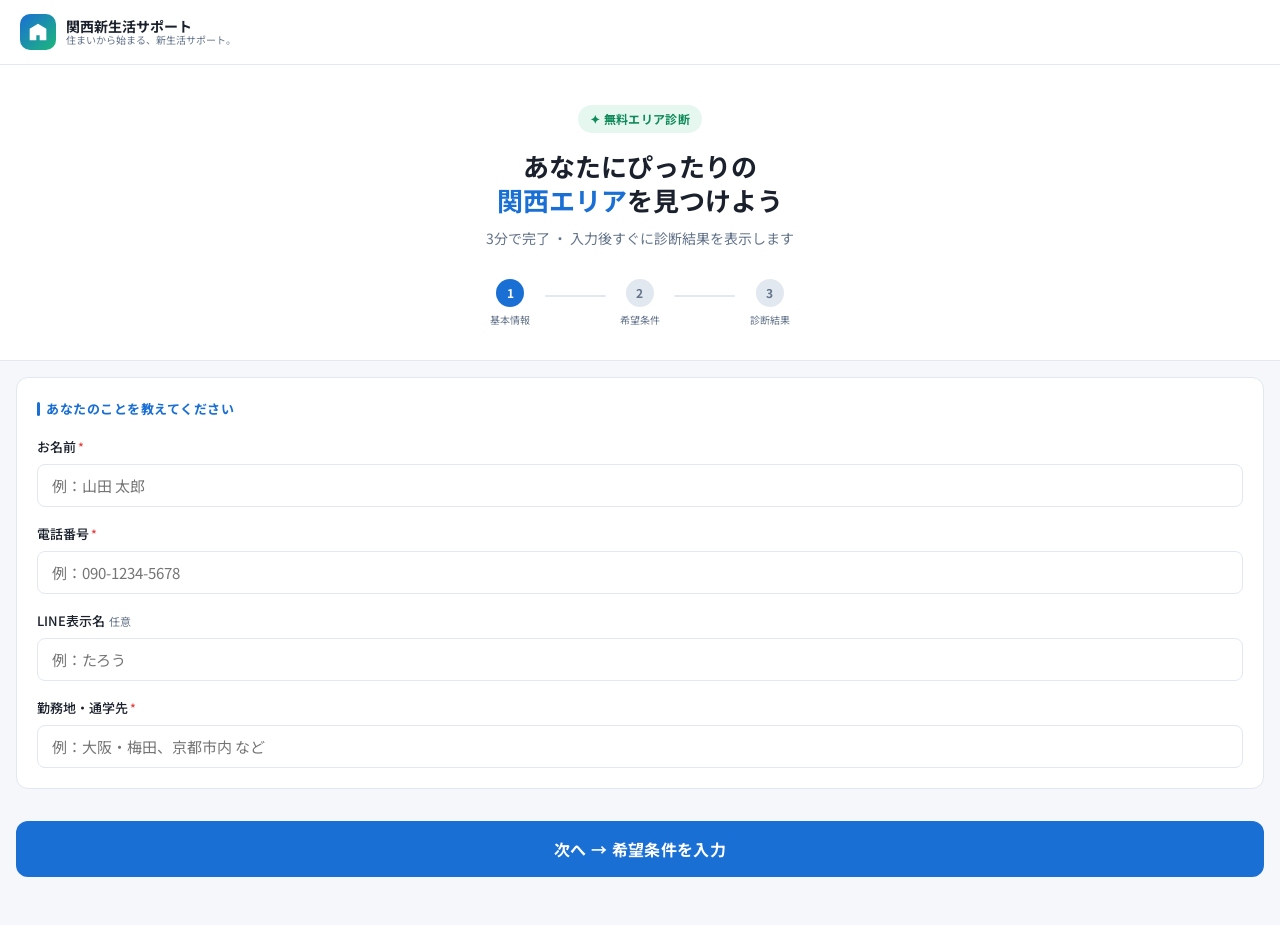
==== commit 7fcf2cb9: "Update index.html" ====
--- a/index.html
+++ b/index.html
@@ -23,53 +23,30 @@
   <link href="https://fonts.googleapis.com/css2?family=Noto+Sans+JP:wght@400;500;700&display=swap" rel="stylesheet">
 
   <!-- Styles: Next.js移行時は app/globals.css として import -->
-  <link rel="stylesheet" href="styles/globals.css">
-  <link rel="stylesheet" href="styles/components.css">
+    <!-- Styles -->
+  <link rel="stylesheet" href="globals.css">
+  <link rel="stylesheet" href="components.css">
 </head>
 <body>
 
-  <!--
-    アプリのルートDOM構造
-    Next.js移行時: app/layout.tsx の <body> 内
-  -->
   <div id="app-root">
 
-    <!-- Header: components/Header/Header.tsx -->
     <div id="app-header"></div>
 
-    <!-- Hero + StepIndicator: components/Hero/Hero.tsx -->
     <div id="app-hero"></div>
 
-    <!-- Main content: 各ページで切り替わる領域 -->
     <main id="app-main" role="main"></main>
 
   </div>
 
-  <!--
-    Scripts
-    ロード順序は依存関係の順番通り:
-      1. lib/   (ピュア関数・データ。UIに依存しない)
-      2. components/ (描画関数。libに依存)
-      3. pages/ (アプリ制御。libとcomponentsに依存)
-
-    Next.js移行時:
-      - lib/*.js       → lib/*.ts (export functionに変換)
-      - components/*.js → components/*/*.tsx (JSX/Reactに変換)
-      - pages/app.js   → app/page.tsx + useReducer
-  -->
-
-  <!-- lib: ピュア関数・設定・データ -->
-  <script src="lib/areaData.js"></script>
-  <script src="lib/formConfig.js"></script>
-  <script src="lib/diagnose.js"></script>
-  <script src="lib/validate.js"></script>
-  <script src="lib/gasClient.js"></script>
-
-  <!-- components: UI描画関数 -->
-  <script src="components/index.js"></script>
-
-  <!-- pages: アプリ制御・ルーティング -->
-  <script src="pages/app.js"></script>
+  <!-- JavaScript -->
+  <script src="areaData.js"></script>
+  <script src="formConfig.js"></script>
+  <script src="diagnose.js"></script>
+  <script src="validate.js"></script>
+  <script src="gasClient.js"></script>
+  <script src="index.js"></script>
+  <script src="app.js"></script>
 
 </body>
 </html>
--- a/globals.css
+++ b/globals.css
@@ -0,0 +1,74 @@
+/*
+ * styles/globals.css
+ *
+ * Next.js移行時: app/globals.css または styles/globals.css として使用
+ * CSS変数(カスタムプロパティ)はそのまま使えます。
+ * Tailwindを導入する場合は --color-* をtailwind.config.tsのtheme.extendに移管してください。
+ */
+
+*, *::before, *::after {
+  box-sizing: border-box;
+  margin: 0;
+  padding: 0;
+}
+
+:root {
+  /* Brand colors */
+  --color-primary: #1A6FD4;
+  --color-primary-light: #E8F2FC;
+  --color-primary-mid: #4A90D9;
+  --color-primary-dark: #1558A8;
+
+  --color-secondary: #1DB87A;
+  --color-secondary-light: #E6F7F0;
+  --color-secondary-dark: #0F8A5A;
+
+  /* Neutrals */
+  --color-bg: #F5F7FA;
+  --color-surface: #FFFFFF;
+  --color-border: #E2E8F0;
+  --color-text: #1A202C;
+  --color-muted: #64748B;
+
+  /* Semantic */
+  --color-error: #E53E3E;
+  --color-error-light: #FFF5F5;
+
+  /* Spacing */
+  --space-xs:  4px;
+  --space-sm:  8px;
+  --space-md:  16px;
+  --space-lg:  24px;
+  --space-xl:  40px;
+
+  /* Radius */
+  --radius-sm: 8px;
+  --radius-md: 12px;
+  --radius-lg: 16px;
+
+  /* Typography */
+  --font-sans: 'Noto Sans JP', sans-serif;
+  --line-height-body: 1.7;
+}
+
+body {
+  font-family: var(--font-sans);
+  background: var(--color-bg);
+  color: var(--color-text);
+  font-size: 15px;
+  line-height: var(--line-height-body);
+  -webkit-font-smoothing: antialiased;
+}
+
+/* Utility: visually-hidden (アクセシビリティ) */
+.sr-only {
+  position: absolute;
+  width: 1px;
+  height: 1px;
+  padding: 0;
+  margin: -1px;
+  overflow: hidden;
+  clip: rect(0,0,0,0);
+  white-space: nowrap;
+  border: 0;
+}
--- a/components.css
+++ b/components.css
@@ -0,0 +1,459 @@
+/*
+ * styles/components.css
+ *
+ * Next.js移行時の対応表:
+ *   .header       → components/Header/Header.module.css
+ *   .hero-*       → components/Hero/Hero.module.css
+ *   .step-*       → components/StepIndicator/StepIndicator.module.css
+ *   .form-*       → components/FormSection/FormSection.module.css
+ *   .field        → components/FormField/FormField.module.css
+ *   .area-card-*  → components/AreaCard/AreaCard.module.css
+ *   .btn-*        → components/Button/Button.module.css
+ *   .cta-*        → components/CTA/CTA.module.css
+ */
+
+/* ━━━━━━━━━━━━━━━━━━━━━━━
+   Header
+   components/Header
+   ━━━━━━━━━━━━━━━━━━━━━━━ */
+.header {
+  background: var(--color-surface);
+  border-bottom: 1px solid var(--color-border);
+  padding: 14px 20px;
+  display: flex;
+  align-items: center;
+  gap: 10px;
+  position: sticky;
+  top: 0;
+  z-index: 10;
+}
+.logo-mark {
+  width: 36px;
+  height: 36px;
+  background: linear-gradient(135deg, var(--color-primary) 0%, var(--color-secondary) 100%);
+  border-radius: 10px;
+  display: flex;
+  align-items: center;
+  justify-content: center;
+  flex-shrink: 0;
+}
+.logo-mark svg { width: 20px; height: 20px; fill: white; }
+.logo-text { font-size: 14px; font-weight: 700; color: var(--color-text); line-height: 1.2; }
+.logo-text span { display: block; font-size: 10px; font-weight: 400; color: var(--color-muted); }
+
+/* ━━━━━━━━━━━━━━━━━━━━━━━
+   Hero
+   components/Hero
+   ━━━━━━━━━━━━━━━━━━━━━━━ */
+.hero {
+  background: var(--color-surface);
+  padding: 40px 20px 32px;
+  text-align: center;
+  border-bottom: 1px solid var(--color-border);
+}
+.hero-badge {
+  display: inline-block;
+  background: var(--color-secondary-light);
+  color: var(--color-secondary-dark);
+  font-size: 12px;
+  font-weight: 700;
+  padding: 4px 12px;
+  border-radius: 20px;
+  margin-bottom: 16px;
+  letter-spacing: 0.03em;
+}
+.hero h1 {
+  font-size: 26px;
+  font-weight: 700;
+  color: var(--color-text);
+  line-height: 1.3;
+  margin-bottom: 10px;
+}
+.hero h1 span { color: var(--color-primary); }
+.hero p { font-size: 14px; color: var(--color-muted); margin-bottom: 28px; }
+
+/* ━━━━━━━━━━━━━━━━━━━━━━━
+   StepIndicator
+   components/StepIndicator
+   ━━━━━━━━━━━━━━━━━━━━━━━ */
+.steps-bar {
+  display: flex;
+  align-items: center;
+  justify-content: center;
+  gap: 4px;
+  max-width: 320px;
+  margin: 0 auto;
+}
+.step-item {
+  display: flex;
+  flex-direction: column;
+  align-items: center;
+  gap: 4px;
+  flex: 1;
+}
+.step-num {
+  width: 28px;
+  height: 28px;
+  border-radius: 50%;
+  display: flex;
+  align-items: center;
+  justify-content: center;
+  font-size: 12px;
+  font-weight: 700;
+  background: var(--color-border);
+  color: var(--color-muted);
+  transition: all 0.3s;
+}
+.step-num.active { background: var(--color-primary); color: white; }
+.step-num.done   { background: var(--color-secondary); color: white; }
+.step-label { font-size: 10px; color: var(--color-muted); white-space: nowrap; }
+.step-line {
+  height: 2px;
+  flex: 1;
+  background: var(--color-border);
+  border-radius: 2px;
+  margin-bottom: 14px;
+  transition: background 0.3s;
+}
+.step-line.done { background: var(--color-secondary); }
+
+/* ━━━━━━━━━━━━━━━━━━━━━━━
+   FormSection
+   components/FormSection
+   ━━━━━━━━━━━━━━━━━━━━━━━ */
+.form-section {
+  background: var(--color-surface);
+  margin: 16px;
+  border-radius: var(--radius-md);
+  padding: 20px;
+  border: 1px solid var(--color-border);
+}
+.section-title {
+  font-size: 13px;
+  font-weight: 700;
+  color: var(--color-primary);
+  letter-spacing: 0.04em;
+  margin-bottom: 16px;
+  display: flex;
+  align-items: center;
+  gap: 6px;
+}
+.section-title::before {
+  content: '';
+  display: block;
+  width: 3px;
+  height: 14px;
+  background: var(--color-primary);
+  border-radius: 2px;
+}
+
+/* ━━━━━━━━━━━━━━━━━━━━━━━
+   FormField
+   components/FormField
+   ━━━━━━━━━━━━━━━━━━━━━━━ */
+.field { margin-bottom: 16px; }
+.field:last-child { margin-bottom: 0; }
+
+.field label {
+  display: block;
+  font-size: 13px;
+  font-weight: 500;
+  color: var(--color-text);
+  margin-bottom: 6px;
+}
+.field label .req { color: var(--color-error); margin-left: 2px; font-size: 12px; }
+.field label .opt { color: var(--color-muted); font-size: 11px; font-weight: 400; margin-left: 4px; }
+
+.field input[type="text"],
+.field input[type="tel"],
+.field select {
+  width: 100%;
+  padding: 10px 14px;
+  border: 1.5px solid var(--color-border);
+  border-radius: var(--radius-sm);
+  font-size: 15px;
+  font-family: var(--font-sans);
+  color: var(--color-text);
+  background: var(--color-surface);
+  outline: none;
+  transition: border-color 0.2s, box-shadow 0.2s;
+  -webkit-appearance: none;
+  appearance: none;
+}
+.field input:focus,
+.field select:focus {
+  border-color: var(--color-primary);
+  box-shadow: 0 0 0 3px rgba(26,111,212,0.12);
+}
+.field input.error,
+.field select.error {
+  border-color: var(--color-error);
+  background: var(--color-error-light);
+}
+.field select {
+  background-image: url("data:image/svg+xml,%3Csvg xmlns='http://www.w3.org/2000/svg' width='12' height='8' viewBox='0 0 12 8'%3E%3Cpath d='M1 1l5 5 5-5' stroke='%2364748B' stroke-width='1.5' fill='none' stroke-linecap='round'/%3E%3C/svg%3E");
+  background-repeat: no-repeat;
+  background-position: right 14px center;
+  padding-right: 36px;
+  cursor: pointer;
+}
+.field-error {
+  font-size: 12px;
+  color: var(--color-error);
+  margin-top: 4px;
+  display: none;
+}
+.field-error.show { display: block; }
+
+/* ━━━━━━━━━━━━━━━━━━━━━━━
+   CheckboxGrid
+   components/CheckboxGrid
+   ━━━━━━━━━━━━━━━━━━━━━━━ */
+.check-grid {
+  display: grid;
+  grid-template-columns: 1fr 1fr;
+  gap: 8px;
+}
+.check-item {
+  display: flex;
+  align-items: center;
+  gap: 8px;
+  background: var(--color-bg);
+  border: 1.5px solid var(--color-border);
+  border-radius: var(--radius-sm);
+  padding: 10px 12px;
+  cursor: pointer;
+  transition: all 0.15s;
+  font-size: 13px;
+  color: var(--color-text);
+  user-select: none;
+}
+.check-item input[type="checkbox"] { display: none; }
+.check-box {
+  width: 18px;
+  height: 18px;
+  border: 2px solid var(--color-border);
+  border-radius: 4px;
+  flex-shrink: 0;
+  display: flex;
+  align-items: center;
+  justify-content: center;
+  transition: all 0.15s;
+}
+.check-item.checked {
+  background: var(--color-primary-light);
+  border-color: var(--color-primary);
+  color: var(--color-primary);
+  font-weight: 500;
+}
+.check-item.checked .check-box { background: var(--color-primary); border-color: var(--color-primary); }
+.check-item.checked .check-box::after {
+  content: '';
+  width: 5px;
+  height: 9px;
+  border: 2px solid white;
+  border-top: none;
+  border-left: none;
+  transform: rotate(45deg) translate(-1px, -1px);
+  display: block;
+}
+
+/* ━━━━━━━━━━━━━━━━━━━━━━━
+   Button
+   components/Button
+   ━━━━━━━━━━━━━━━━━━━━━━━ */
+.btn-primary {
+  display: block;
+  width: 100%;
+  padding: 16px;
+  background: var(--color-primary);
+  color: white;
+  border: none;
+  border-radius: var(--radius-md);
+  font-size: 16px;
+  font-weight: 700;
+  font-family: var(--font-sans);
+  cursor: pointer;
+  text-align: center;
+  transition: all 0.2s;
+  letter-spacing: 0.02em;
+}
+.btn-primary:active { transform: scale(0.98); background: var(--color-primary-dark); }
+.btn-primary:disabled { background: var(--color-border); color: var(--color-muted); cursor: not-allowed; }
+
+.btn-line {
+  display: flex;
+  width: 100%;
+  padding: 18px;
+  background: var(--color-secondary);
+  color: white;
+  border: none;
+  border-radius: var(--radius-md);
+  font-size: 17px;
+  font-weight: 700;
+  font-family: var(--font-sans);
+  cursor: pointer;
+  align-items: center;
+  justify-content: center;
+  gap: 10px;
+  transition: all 0.2s;
+  text-decoration: none;
+}
+.btn-line:active { transform: scale(0.98); background: var(--color-secondary-dark); }
+
+.btn-text {
+  background: none;
+  border: none;
+  color: var(--color-muted);
+  font-size: 13px;
+  font-family: var(--font-sans);
+  cursor: pointer;
+  text-decoration: underline;
+  padding: 4px;
+}
+
+.form-actions {
+  padding: 16px;
+  display: flex;
+  flex-direction: column;
+  gap: 10px;
+}
+
+/* ━━━━━━━━━━━━━━━━━━━━━━━
+   AreaCard
+   components/AreaCard
+   ━━━━━━━━━━━━━━━━━━━━━━━ */
+.area-card {
+  background: var(--color-surface);
+  margin: 12px 16px 0;
+  border-radius: var(--radius-md);
+  border: 1px solid var(--color-border);
+  overflow: hidden;
+}
+.area-card-header {
+  display: flex;
+  align-items: center;
+  gap: 12px;
+  padding: 16px;
+  border-bottom: 1px solid var(--color-border);
+}
+.rank-badge {
+  width: 36px;
+  height: 36px;
+  border-radius: 10px;
+  display: flex;
+  align-items: center;
+  justify-content: center;
+  font-size: 16px;
+  font-weight: 700;
+  flex-shrink: 0;
+}
+.rank-1 { background: #FFF8E1; color: #F9A825; }
+.rank-2 { background: var(--color-bg); color: #607D8B; }
+.rank-3 { background: #FBE9E7; color: #BF360C; }
+.area-name { font-size: 18px; font-weight: 700; }
+.area-sub  { font-size: 12px; color: var(--color-muted); margin-top: 2px; }
+
+.area-body { padding: 14px 16px; }
+.area-tags { display: flex; flex-wrap: wrap; gap: 6px; margin-bottom: 12px; }
+.tag { font-size: 12px; padding: 4px 10px; border-radius: 20px; font-weight: 500; }
+.tag-blue  { background: var(--color-primary-light); color: var(--color-primary); }
+.tag-green { background: var(--color-secondary-light); color: var(--color-secondary-dark); }
+.tag-gray  { background: var(--color-bg); color: var(--color-muted); }
+.area-desc { font-size: 13px; color: var(--color-muted); line-height: 1.7; }
+
+.match-bar-wrap { margin-top: 12px; }
+.match-label {
+  font-size: 11px;
+  color: var(--color-muted);
+  margin-bottom: 4px;
+  display: flex;
+  justify-content: space-between;
+}
+.match-bar { height: 6px; background: var(--color-border); border-radius: 3px; overflow: hidden; }
+.match-fill {
+  height: 100%;
+  border-radius: 3px;
+  background: linear-gradient(90deg, var(--color-primary), var(--color-secondary));
+  transition: width 1s ease;
+}
+
+/* ━━━━━━━━━━━━━━━━━━━━━━━
+   ResultHeader
+   pages/ResultPage (上部見出し)
+   ━━━━━━━━━━━━━━━━━━━━━━━ */
+.result-header {
+  background: var(--color-surface);
+  padding: 28px 20px 24px;
+  text-align: center;
+  border-bottom: 1px solid var(--color-border);
+}
+.result-header h2 { font-size: 22px; font-weight: 700; margin-bottom: 8px; }
+.result-header p  { font-size: 13px; color: var(--color-muted); }
+
+/* ━━━━━━━━━━━━━━━━━━━━━━━
+   CTA
+   components/CTA
+   ━━━━━━━━━━━━━━━━━━━━━━━ */
+.cta-section {
+  margin: 20px 16px 8px;
+  background: var(--color-surface);
+  border-radius: var(--radius-md);
+  padding: 20px;
+  border: 1px solid var(--color-border);
+  text-align: center;
+}
+.cta-section h3 { font-size: 16px; font-weight: 700; margin-bottom: 6px; }
+.cta-section p  { font-size: 13px; color: var(--color-muted); margin-bottom: 16px; }
+.disclaimer {
+  text-align: center;
+  font-size: 11px;
+  color: var(--color-muted);
+  padding: 16px 20px 32px;
+  line-height: 1.6;
+}
+
+/* ━━━━━━━━━━━━━━━━━━━━━━━
+   Loading
+   components/LoadingScreen
+   ━━━━━━━━━━━━━━━━━━━━━━━ */
+.loading-screen { text-align: center; padding: 80px 20px; }
+.spinner {
+  width: 48px;
+  height: 48px;
+  border: 4px solid var(--color-border);
+  border-top-color: var(--color-primary);
+  border-radius: 50%;
+  animation: spin 0.8s linear infinite;
+  margin: 0 auto 20px;
+}
+@keyframes spin { to { transform: rotate(360deg); } }
+.loading-text { font-size: 15px; color: var(--color-muted); }
+
+/* ━━━━━━━━━━━━━━━━━━━━━━━
+   Toast
+   components/Toast
+   ━━━━━━━━━━━━━━━━━━━━━━━ */
+.toast {
+  position: fixed;
+  bottom: 24px;
+  left: 50%;
+  transform: translateX(-50%) translateY(80px);
+  background: #1A202C;
+  color: white;
+  padding: 12px 20px;
+  border-radius: 24px;
+  font-size: 13px;
+  white-space: nowrap;
+  transition: transform 0.3s ease;
+  z-index: 100;
+  pointer-events: none;
+}
+.toast.show { transform: translateX(-50%) translateY(0); }
+
+/* ━━━━━━━━━━━━━━━━━━━━━━━
+   Page screen switching
+   ━━━━━━━━━━━━━━━━━━━━━━━ */
+.screen { display: none; }
+.screen.active { display: block; }
+.bottom-spacer { height: 32px; }
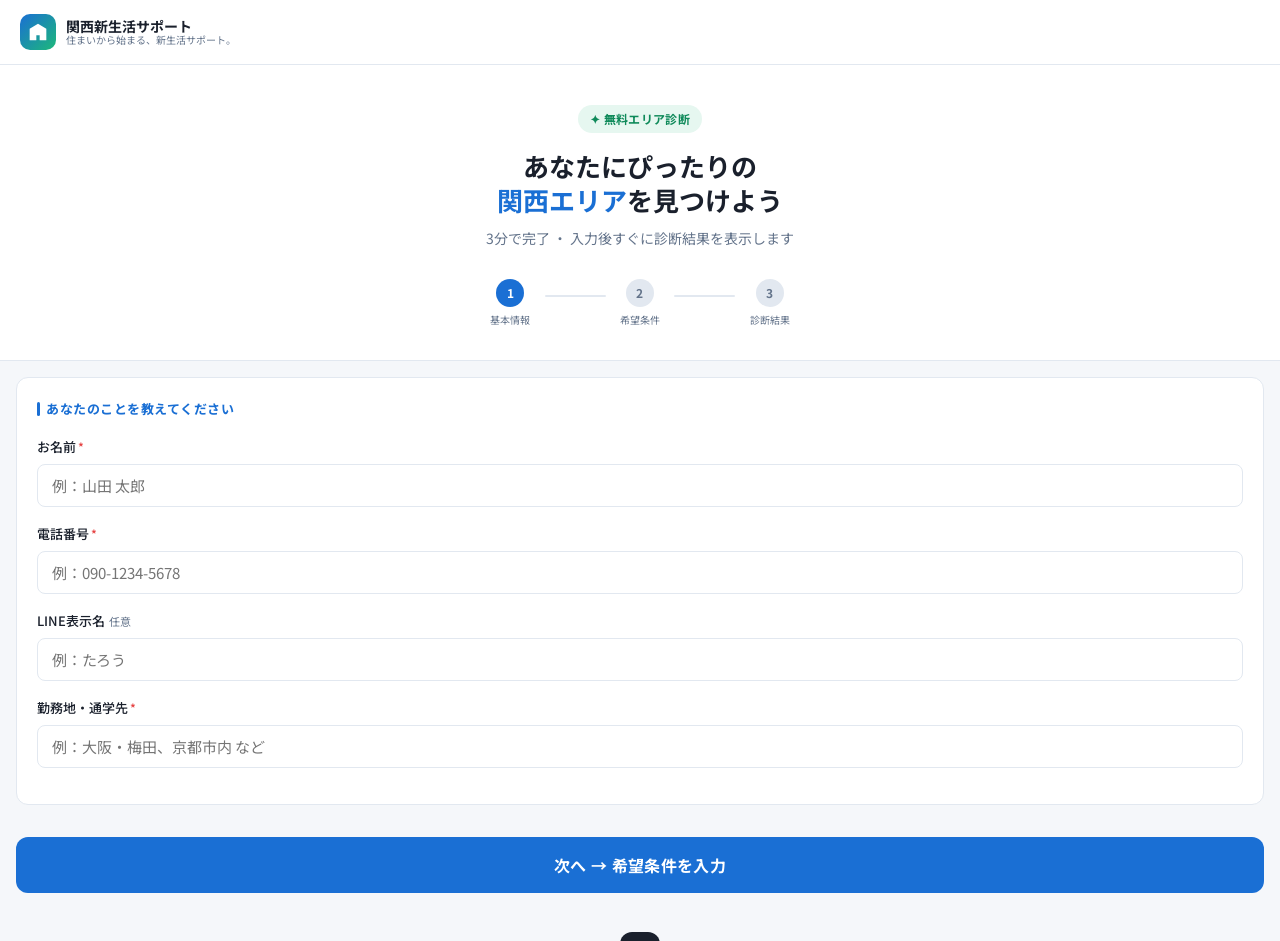
==== commit 19c3313f: "GA4を導入：全ページに計測タグ、診断の開始・1ページ目完了・送信・LINEボタンをイベントで記録（入力内容は送らない） Co-Authored-By: Claude Opus 5.5 <norepl" ====
--- a/index.html
+++ b/index.html
@@ -1,52 +1,47 @@
 <!DOCTYPE html>
-<!--
-  index.html
-  ════════════════════════════════════════════════════════════
-  Next.js移行時の対応表:
-    <head>内のCSS/フォント  → app/layout.tsx の <head> / next/font
-    <div id="app-header">   → components/Header/Header.tsx
-    <div id="app-hero">     → components/Hero/Hero.tsx
-    <div id="app-main">     → 各ページのメインコンテンツ領域
-    <script> タグ群        → 各 .tsx ファイルに分散
-  ════════════════════════════════════════════════════════════
--->
 <html lang="ja">
 <head>
   <meta charset="UTF-8">
   <meta name="viewport" content="width=device-width, initial-scale=1.0">
   <meta name="description" content="関西で新生活を始める方向け、無料エリア診断サービス。希望条件を入力するだけでおすすめエリアを3つ提案します。">
   <title>関西新生活サポート | 住まいから始まる、新生活サポート。</title>
-
-  <!-- Fonts: Next.js移行時は next/font/google に置き換え -->
+ 
   <link rel="preconnect" href="https://fonts.googleapis.com">
   <link rel="preconnect" href="https://fonts.gstatic.com" crossorigin>
   <link href="https://fonts.googleapis.com/css2?family=Noto+Sans+JP:wght@400;500;700&display=swap" rel="stylesheet">
-
-  <!-- Styles: Next.js移行時は app/globals.css として import -->
-    <!-- Styles -->
+ 
   <link rel="stylesheet" href="globals.css">
   <link rel="stylesheet" href="components.css">
+<!-- Google アナリティクス（GA4）：アクセス数・流入元・診断の到達率を測る。個人情報は送らない -->
+<script async src="https://www.googletagmanager.com/gtag/js?id=G-KL2TVG5PFF"></script>
+<script>
+  window.dataLayer = window.dataLayer || [];
+  function gtag(){dataLayer.push(arguments);}
+  gtag('js', new Date());
+  gtag('config', 'G-KL2TVG5PFF');
+</script>
 </head>
 <body>
-
+ 
   <div id="app-root">
-
     <div id="app-header"></div>
-
     <div id="app-hero"></div>
-
     <main id="app-main" role="main"></main>
-
   </div>
-
-  <!-- JavaScript -->
+ 
+  <!-- lib -->
   <script src="areaData.js"></script>
+  <script src="lineData.js"></script>
   <script src="formConfig.js"></script>
   <script src="diagnose.js"></script>
   <script src="validate.js"></script>
   <script src="gasClient.js"></script>
+ 
+  <!-- components -->
   <script src="index.js"></script>
+ 
+  <!-- pages -->
   <script src="app.js"></script>
-
+ 
 </body>
 </html>
--- a/components.css
+++ b/components.css
@@ -11,7 +11,7 @@
  *   .btn-*        → components/Button/Button.module.css
  *   .cta-*        → components/CTA/CTA.module.css
  */
-
+ 
 /* ━━━━━━━━━━━━━━━━━━━━━━━
    Header
    components/Header
@@ -40,7 +40,7 @@
 .logo-mark svg { width: 20px; height: 20px; fill: white; }
 .logo-text { font-size: 14px; font-weight: 700; color: var(--color-text); line-height: 1.2; }
 .logo-text span { display: block; font-size: 10px; font-weight: 400; color: var(--color-muted); }
-
+ 
 /* ━━━━━━━━━━━━━━━━━━━━━━━
    Hero
    components/Hero
@@ -71,7 +71,7 @@
 }
 .hero h1 span { color: var(--color-primary); }
 .hero p { font-size: 14px; color: var(--color-muted); margin-bottom: 28px; }
-
+ 
 /* ━━━━━━━━━━━━━━━━━━━━━━━
    StepIndicator
    components/StepIndicator
@@ -116,7 +116,7 @@
   transition: background 0.3s;
 }
 .step-line.done { background: var(--color-secondary); }
-
+ 
 /* ━━━━━━━━━━━━━━━━━━━━━━━
    FormSection
    components/FormSection
@@ -146,14 +146,14 @@
   background: var(--color-primary);
   border-radius: 2px;
 }
-
+ 
 /* ━━━━━━━━━━━━━━━━━━━━━━━
    FormField
    components/FormField
    ━━━━━━━━━━━━━━━━━━━━━━━ */
 .field { margin-bottom: 16px; }
 .field:last-child { margin-bottom: 0; }
-
+ 
 .field label {
   display: block;
   font-size: 13px;
@@ -163,7 +163,7 @@
 }
 .field label .req { color: var(--color-error); margin-left: 2px; font-size: 12px; }
 .field label .opt { color: var(--color-muted); font-size: 11px; font-weight: 400; margin-left: 4px; }
-
+ 
 .field input[type="text"],
 .field input[type="tel"],
 .field select {
@@ -204,7 +204,7 @@
   display: none;
 }
 .field-error.show { display: block; }
-
+ 
 /* ━━━━━━━━━━━━━━━━━━━━━━━
    CheckboxGrid
    components/CheckboxGrid
@@ -257,7 +257,7 @@
   transform: rotate(45deg) translate(-1px, -1px);
   display: block;
 }
-
+ 
 /* ━━━━━━━━━━━━━━━━━━━━━━━
    Button
    components/Button
@@ -280,7 +280,7 @@
 }
 .btn-primary:active { transform: scale(0.98); background: var(--color-primary-dark); }
 .btn-primary:disabled { background: var(--color-border); color: var(--color-muted); cursor: not-allowed; }
-
+ 
 .btn-line {
   display: flex;
   width: 100%;
@@ -300,7 +300,7 @@
   text-decoration: none;
 }
 .btn-line:active { transform: scale(0.98); background: var(--color-secondary-dark); }
-
+ 
 .btn-text {
   background: none;
   border: none;
@@ -311,14 +311,14 @@
   text-decoration: underline;
   padding: 4px;
 }
-
+ 
 .form-actions {
   padding: 16px;
   display: flex;
   flex-direction: column;
   gap: 10px;
 }
-
+ 
 /* ━━━━━━━━━━━━━━━━━━━━━━━
    AreaCard
    components/AreaCard
@@ -353,15 +353,27 @@
 .rank-3 { background: #FBE9E7; color: #BF360C; }
 .area-name { font-size: 18px; font-weight: 700; }
 .area-sub  { font-size: 12px; color: var(--color-muted); margin-top: 2px; }
-
+ 
 .area-body { padding: 14px 16px; }
+.commute-badge {
+  display: inline-flex;
+  align-items: center;
+  gap: 4px;
+  font-size: 12px;
+  font-weight: 500;
+  color: var(--color-secondary-dark);
+  background: var(--color-secondary-light);
+  border-radius: var(--radius-sm);
+  padding: 6px 10px;
+  margin-bottom: 10px;
+}
 .area-tags { display: flex; flex-wrap: wrap; gap: 6px; margin-bottom: 12px; }
 .tag { font-size: 12px; padding: 4px 10px; border-radius: 20px; font-weight: 500; }
 .tag-blue  { background: var(--color-primary-light); color: var(--color-primary); }
 .tag-green { background: var(--color-secondary-light); color: var(--color-secondary-dark); }
 .tag-gray  { background: var(--color-bg); color: var(--color-muted); }
 .area-desc { font-size: 13px; color: var(--color-muted); line-height: 1.7; }
-
+ 
 .match-bar-wrap { margin-top: 12px; }
 .match-label {
   font-size: 11px;
@@ -377,7 +389,7 @@
   background: linear-gradient(90deg, var(--color-primary), var(--color-secondary));
   transition: width 1s ease;
 }
-
+ 
 /* ━━━━━━━━━━━━━━━━━━━━━━━
    ResultHeader
    pages/ResultPage (上部見出し)
@@ -390,7 +402,7 @@
 }
 .result-header h2 { font-size: 22px; font-weight: 700; margin-bottom: 8px; }
 .result-header p  { font-size: 13px; color: var(--color-muted); }
-
+ 
 /* ━━━━━━━━━━━━━━━━━━━━━━━
    CTA
    components/CTA
@@ -412,7 +424,7 @@
   padding: 16px 20px 32px;
   line-height: 1.6;
 }
-
+ 
 /* ━━━━━━━━━━━━━━━━━━━━━━━
    Loading
    components/LoadingScreen
@@ -429,7 +441,7 @@
 }
 @keyframes spin { to { transform: rotate(360deg); } }
 .loading-text { font-size: 15px; color: var(--color-muted); }
-
+ 
 /* ━━━━━━━━━━━━━━━━━━━━━━━
    Toast
    components/Toast
@@ -450,10 +462,55 @@
   pointer-events: none;
 }
 .toast.show { transform: translateX(-50%) translateY(0); }
-
+ 
 /* ━━━━━━━━━━━━━━━━━━━━━━━
    Page screen switching
    ━━━━━━━━━━━━━━━━━━━━━━━ */
 .screen { display: none; }
 .screen.active { display: block; }
 .bottom-spacer { height: 32px; }
+
+/* ━━━━━━━━━━━━━━━━━━━━━━━
+   Consent（個人情報の提供への同意）
+   ━━━━━━━━━━━━━━━━━━━━━━━ */
+.consent-block {
+  padding: 0 var(--space-md);
+  margin-top: var(--space-md);
+}
+.consent-item {
+  display: flex;
+  align-items: flex-start;
+  gap: 10px;
+  background: var(--color-surface);
+  border: 1.5px solid var(--color-border);
+  border-radius: var(--radius-sm);
+  padding: 12px 14px;
+  font-size: 13px;
+  line-height: 1.6;
+  color: var(--color-text);
+  cursor: pointer;
+}
+.consent-item.error {
+  border-color: var(--color-error);
+  background: var(--color-error-light);
+}
+.consent-item input[type="checkbox"] {
+  width: 20px;
+  height: 20px;
+  margin-top: 1px;
+  flex-shrink: 0;
+  accent-color: var(--color-primary);
+}
+.consent-item a,
+.disclaimer a {
+  color: var(--color-primary);
+}
+
+/* スパム対策用の見えない入力欄 */
+.hp-field {
+  position: absolute;
+  left: -10000px;
+  width: 1px;
+  height: 1px;
+  overflow: hidden;
+}
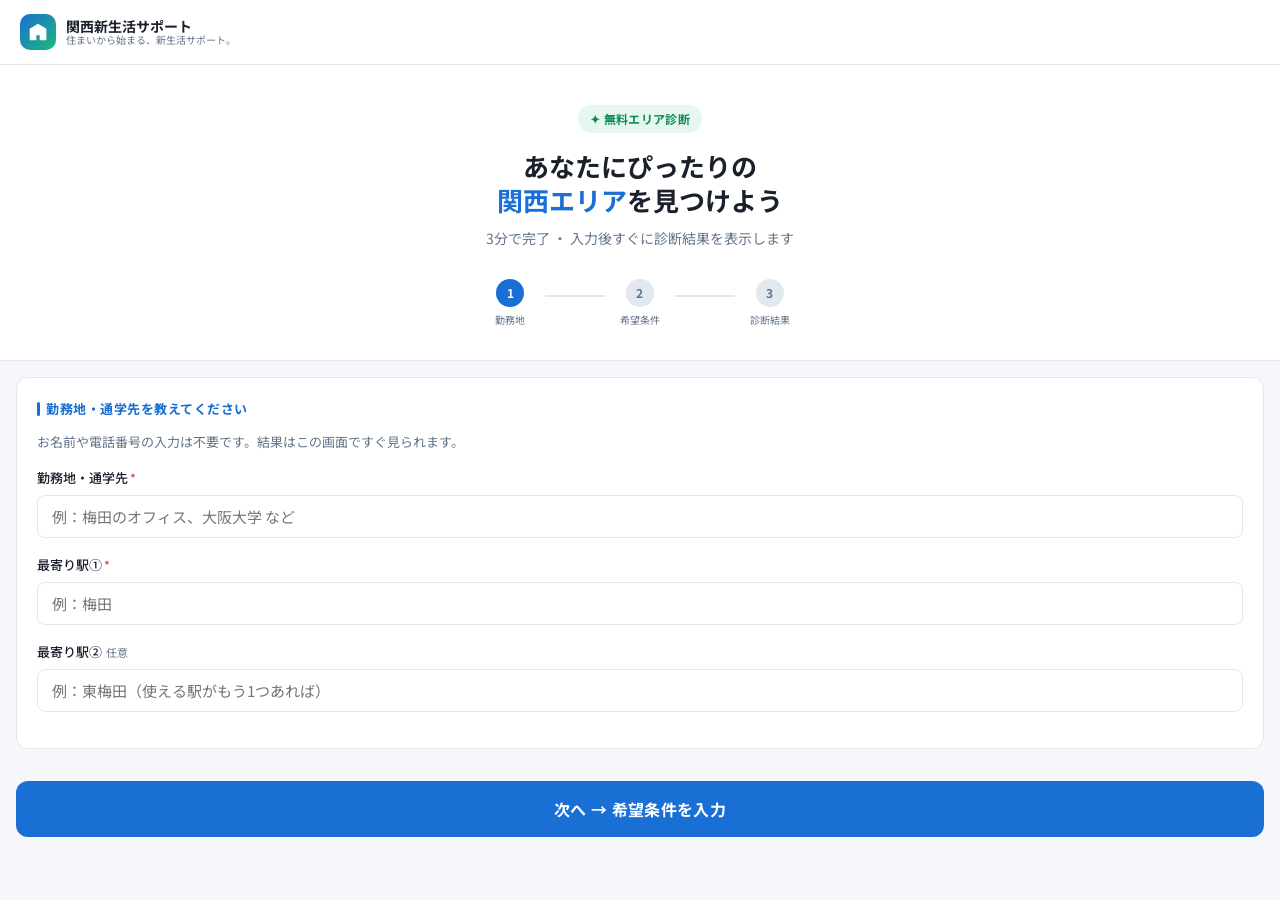
==== commit 5b283ae2: "診断を作り直す：44エリア・通勤時間と築年数別の家賃でしぼる・築年数の質問 - areaData：44エリア（時間はシート「通勤時間の目安」、家賃はアットホーム11/11） - stationData" ====
--- a/index.html
+++ b/index.html
@@ -31,7 +31,7 @@
  
   <!-- lib -->
   <script src="areaData.js"></script>
-  <script src="lineData.js"></script>
+  <script src="stationData.js"></script>
   <script src="formConfig.js"></script>
   <script src="diagnose.js"></script>
   <script src="validate.js"></script>
--- a/components.css
+++ b/components.css
@@ -367,6 +367,18 @@
   padding: 6px 10px;
   margin-bottom: 10px;
 }
+.area-facts {
+  font-size: 13px;
+  font-weight: 500;
+  color: var(--color-secondary-dark);
+  background: var(--color-secondary-light);
+  border-radius: var(--radius-sm);
+  padding: 8px 10px;
+  margin-bottom: 10px;
+  line-height: 1.7;
+}
+.fact-warn { color: #BF360C; font-size: 12px; margin-left: 4px; }
+.result-note { font-size: 12px; color: var(--color-muted); margin-top: 8px; line-height: 1.6; }
 .area-tags { display: flex; flex-wrap: wrap; gap: 6px; margin-bottom: 12px; }
 .tag { font-size: 12px; padding: 4px 10px; border-radius: 20px; font-weight: 500; }
 .tag-blue  { background: var(--color-primary-light); color: var(--color-primary); }
@@ -514,3 +526,32 @@
   height: 1px;
   overflow: hidden;
 }
+
+/* 個人情報なしの診断：説明文と診断コード */
+.form-note {
+  font-size: 13px;
+  color: var(--color-text-muted, #64748B);
+  margin: -4px 0 14px;
+  line-height: 1.6;
+}
+.diag-code {
+  margin: 14px auto 16px;
+  padding: 10px 14px;
+  max-width: 320px;
+  background: #fff;
+  border: 1px dashed #06C755;
+  border-radius: 10px;
+  font-size: 14px;
+  color: #1A202C;
+}
+.diag-code strong {
+  font-size: 18px;
+  letter-spacing: 0.08em;
+  color: #06C755;
+}
+.diag-code span {
+  display: block;
+  margin-top: 4px;
+  font-size: 12px;
+  color: #64748B;
+}
